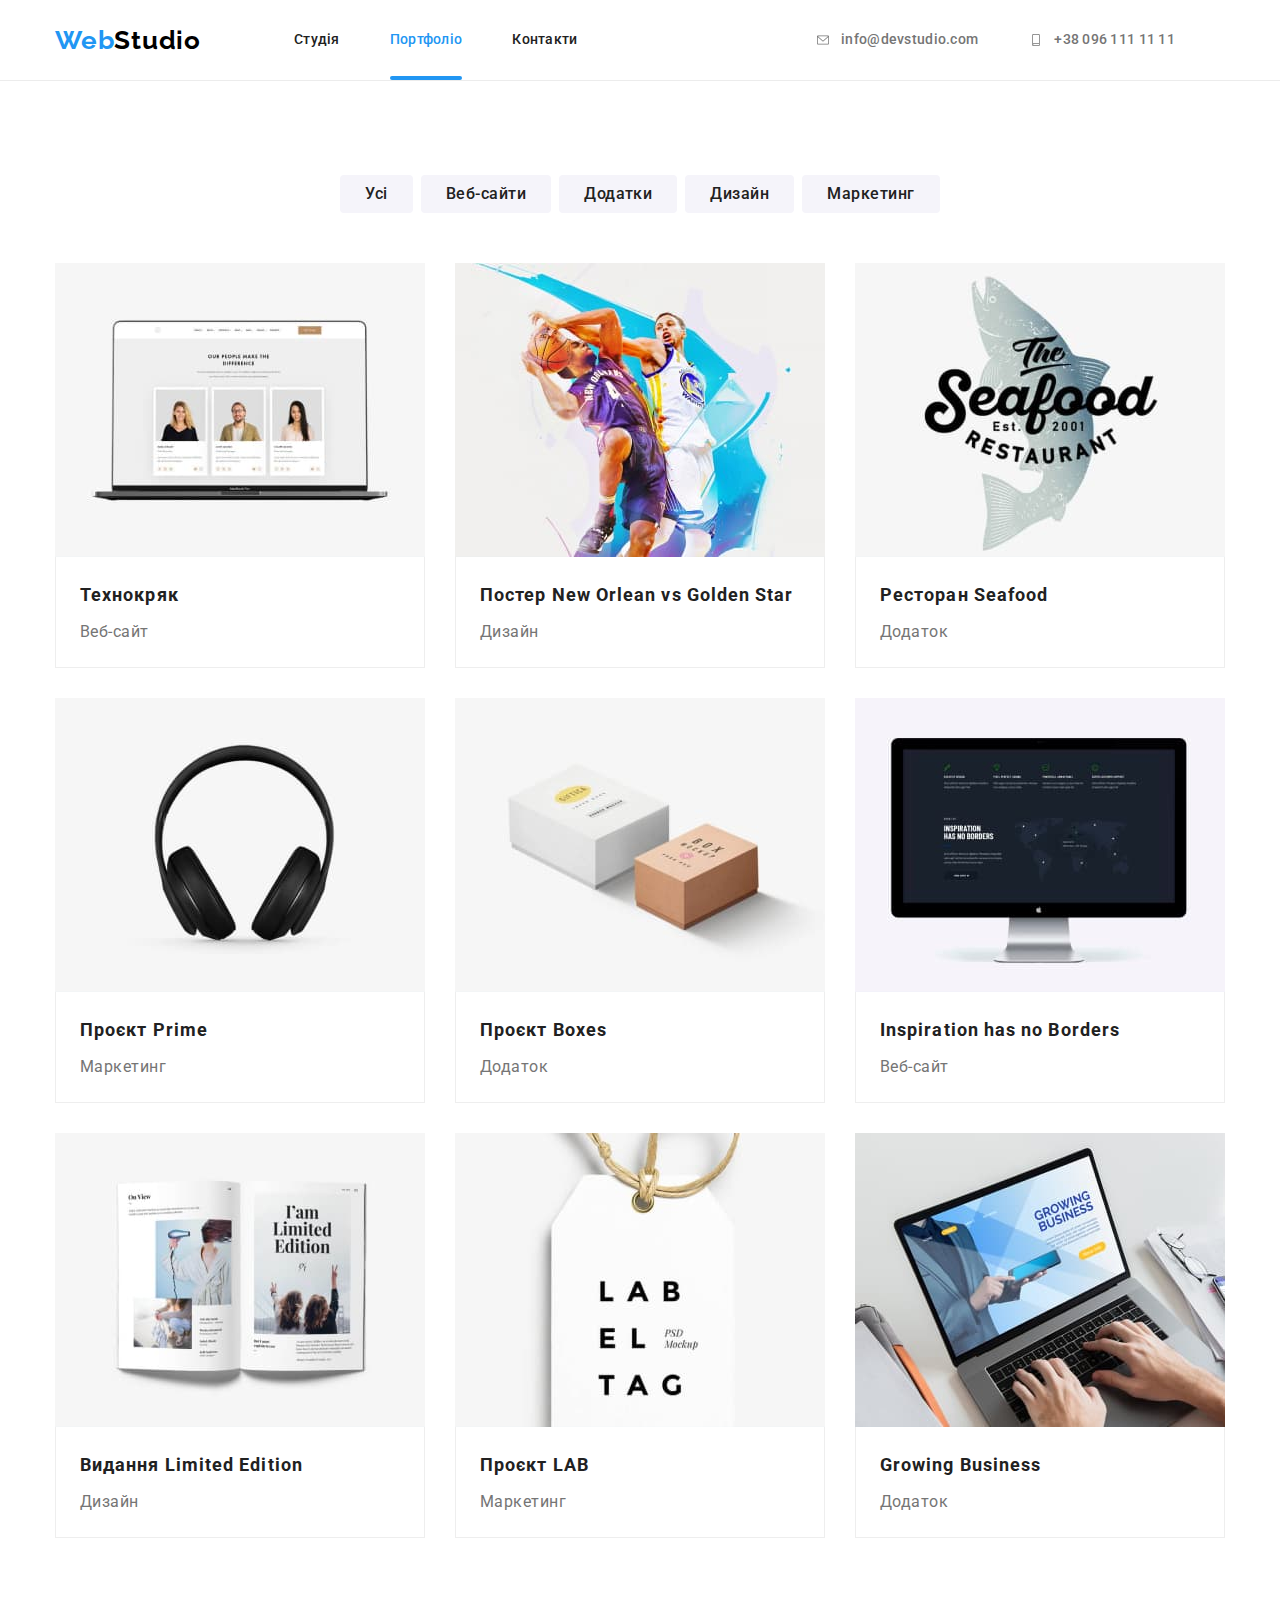
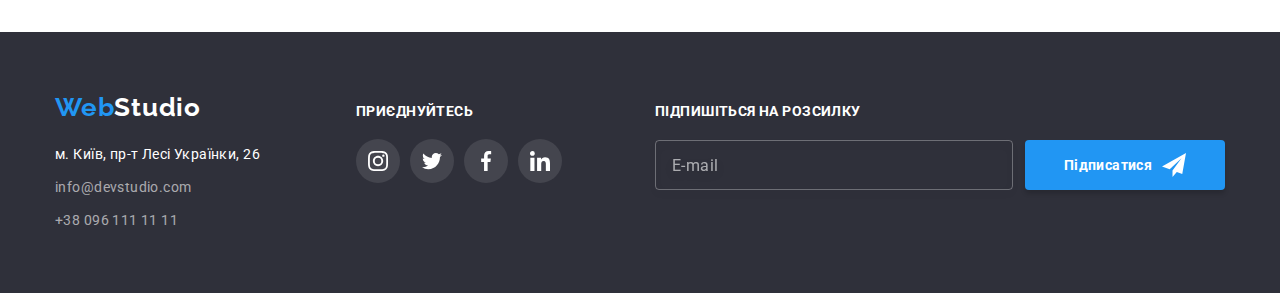
==== portfolio.html @ 189c7457 "0" ====
<!DOCTYPE html>
<html lang="uk">
<head>
    <link rel="stylesheet" href="https://cdnjs.cloudflare.com/ajax/libs/modern-normalize/1.0.0/modern-normalize.min.css">
    <link rel="stylesheet" href="./css/styles.css">
    <meta charset="UTF-8">
    <meta http-equiv="X-UA-Compatible" content="IE=edge">
    <meta name="viewport" content="width=device-width, initial-scale=1.0">
    <title>WebStudio</title>
    <link rel="preconnect" href="https://fonts.googleapis.com">
    <link rel="preconnect" href="https://fonts.gstatic.com" crossorigin>
    <link href="https://fonts.googleapis.com/css2?family=Raleway:wght@700&family=Roboto:wght@400;500;700;900&display=swap"
        rel="stylesheet">
</head>
<body>
    <header class="header">
        <div class="container">
            <nav class="header-nav">
                <a href="./index.html" class="header-logo">Web<span>Studio</span></a>
                <ul class="site-nav">
                    <li> <a href="./index.html" class="site-nav-link">Студія</a> </li>
                    <li> <a href="./portfolio.html" class="site-nav-link current">Портфоліо</a> </li>
                    <li> <a href="#" class="site-nav-link">Контакти</a> </li>
                </ul>
            </nav>
        <ul class="auth-nav">
            <li>
                <a href="mailto:info@devstudio.com">
                    <svg class="auth-nav-icon" width="16" height="12">
                        <use href="./images/icons.svg#icon-envelope"></use>
                    </svg>
                    info@devstudio.com</a>
            </li>
            <li>
                <a href="tel:+380961111111">
                    <svg class="auth-nav-icon" width="16" height="12">
                        <use href="./images/icons.svg#icon-smartphone"></use>
                    </svg>
                    +38 096 111 11 11</a>
            </li>
        </ul>
        </div>
        </div>
    </header>
    <main>
        <section  class="section">
            <div class="container">
            <ul class="filters-list">
                <li class="filters-item"><button type="button" class="filters-botton">Усі</button></li>
                <li class="filters-item"><button type="button" class="filters-botton">Веб-сайти</button></li>
                <li class="filters-item"><button type="button" class="filters-botton">Додатки</button></li>
                <li class="filters-item"><button type="button" class="filters-botton">Дизайн</button></li>
                <li class="filters-item"><button type="button" class="filters-botton">Маркетинг</button></li>
            </ul>
            <ul class="works-list">
                <li class="work-item">
                    <div class="work-item-picture">
                    <img src="./images/technokriak.jpg" alt="Ноутбук з відкритим сайтом" width="370">
                    <div class="work-overlay">
                        <p>Ресурс пропонує комплексні пропозиції з різним рівнем функціоналу та сервісів. Все це дозволить відвідувачу
                            отримати вичерпні відомості про компанію чи приватну особу.</p>
                    </div>
                </div>
                    <div class="work-card">
                        <h2 class="work-card-title">Технокряк</h2>
                        <p class="work-card-subtitle">Веб-сайт</p>
                    </div>
                </li>
                <li class="work-item">
                    <div class="work-item-picture">
                    <img src="./images/new-orlean-vs-golden-star.jpg" alt="Два баскетболісти з м'ячем" width="370">
                    <div class="work-overlay">
                        <p>Ресурс пропонує комплексні пропозиції з різним рівнем функціоналу та сервісів. Все це дозволить відвідувачу
                            отримати вичерпні відомості про компанію чи приватну особу.</p>
                    </div>
                    </div>
                    <div class="work-card">
                    <h2 class="work-card-title">Постер New Orlean vs Golden Star</h2>
                    <p class="work-card-subtitle">Дизайн</p>
                    </div>
                </li>
                <li class="work-item">
                    <div class="work-item-picture">
                    <img src="./images/seafood.jpg" alt="Логотип з рибою та надписом сіфуд" width="370">
                    <div class="work-overlay">
                        <p>Ресурс пропонує комплексні пропозиції з різним рівнем функціоналу та сервісів. Все це дозволить відвідувачу
                            отримати вичерпні відомості про компанію чи приватну особу.</p>
                    </div>
                    </div>
                    <div class="work-card">
                    <h2 class="work-card-title">Ресторан Seafood</h2>
                    <p class="work-card-subtitle">Додаток</p>
                    </div>
                </li>
                <li class="work-item">
                    <div class="work-item-picture">
                    <img src="./images/prime.jpg" alt="Повнорозмірні чорні навушники" width="370">
                    <div class="work-overlay">
                        <p>Ресурс пропонує комплексні пропозиції з різним рівнем функціоналу та сервісів. Все це дозволить відвідувачу
                            отримати вичерпні відомості про компанію чи приватну особу.</p>
                    </div>
                    </div>
                    <div class="work-card">
                    <h2 class="work-card-title">Проєкт Prime</h2>
                    <p class="work-card-subtitle">Маркетинг</p>
                    </div>
                </li>
                <li class="work-item">
                    <div class="work-item-picture">
                    <img src="./images/boxes.jpg" alt="Дві коробки" width="370">
                    <div class="work-overlay">
                        <p>Ресурс пропонує комплексні пропозиції з різним рівнем функціоналу та сервісів. Все це дозволить відвідувачу
                            отримати вичерпні відомості про компанію чи приватну особу.</p>
                    </div>
                    </div>
                    <div class="work-card">
                    <h2 class="work-card-title">Проєкт Boxes</h2>
                    <p class="work-card-subtitle">Додаток</p>
                    </div>
                </li>
                <li class="work-item">
                    <div class="work-item-picture">
                    <img src="./images/inspiration-has-no-borders.jpg" alt="Монітор з відкритим сайтом" width="370">
                    <div class="work-overlay">
                        <p>Ресурс пропонує комплексні пропозиції з різним рівнем функціоналу та сервісів. Все це дозволить відвідувачу
                            отримати вичерпні відомості про компанію чи приватну особу.</p>
                    </div>
                    </div>
                    <div class="work-card">
                    <h2 class="work-card-title">Inspiration has no Borders</h2>
                    <p class="work-card-subtitle">Веб-сайт</p>
                    </div>
                </li>
                <li class="work-item">
                    <div class="work-item-picture">
                    <img src="./images/limited-edition.jpg" alt="Відкрита книга з картинками" width="370">
                    <div class="work-overlay">
                        <p>Ресурс пропонує комплексні пропозиції з різним рівнем функціоналу та сервісів. Все це дозволить відвідувачу
                            отримати вичерпні відомості про компанію чи приватну особу.</p>
                    </div>
                    </div>
                    <div class="work-card">
                    <h2 class="work-card-title">Видання Limited Edition</h2>
                    <p class="work-card-subtitle">Дизайн</p>
                    </div>
                </li>
                <li class="work-item">
                    <div class="work-item-picture">
                    <img src="./images/lab.jpg" alt="Ярлик з написом" width="370">
                    <div class="work-overlay">
                        <p>Ресурс пропонує комплексні пропозиції з різним рівнем функціоналу та сервісів. Все це дозволить відвідувачу
                            отримати вичерпні відомості про компанію чи приватну особу.</p>
                    </div>
                    </div>
                    <div class="work-card">
                    <h2 class="work-card-title">Проєкт LAB</h2>
                    <p class="work-card-subtitle">Маркетинг</p>
                    </div>
                </li>
                <li class="work-item">
                    <div class="work-item-picture">
                    <img src="./images/growing-business.jpg" alt="Відкритий ноутбук з руками на клавіатурі" width="370">
                    <div class="work-overlay">
                        <p>Ресурс пропонує комплексні пропозиції з різним рівнем функціоналу та сервісів. Все це дозволить відвідувачу
                            отримати вичерпні відомості про компанію чи приватну особу.</p>
                    </div>
                    </div>
                    <div class="work-card">
                    <h2 class="work-card-title">Growing Business</h2>
                    <p class="work-card-subtitle">Додаток</p>
                    </div>
                </li>
        </ul>
        </div>
        </section>
       
    </main>
    <footer class="footer">
        <div class="container footer-container">
            <div>
                <a href="./index.html" class="footer-logo">Web<span>Studio</span></a>
                <address class="footer-links">
                    <ul>
                        <li class="footer-link"> <a class="company-address" href="https://goo.gl/maps/CPtrU1FHBa2aNyZL9"
                                target="_blank" rel="noopener noreferrer nofollow">м. Київ, пр-т Лесі Українки, 26</a></li>
                        <li class="footer-link"> <a class="company-mail" href="mailto:info@devstudio.com">info@devstudio.com</a>
                        </li>
                        <li class="footer-link"> <a class="company-phone" href="tel:+380961111111">+38 096 111 11 11</a></li>
                    </ul>
                </address>
            </div>
            <div class="social-links">
                <h2 class="social-links-title">Приєднуйтесь</h2>
                <ul class="social-links-list">
                    <li><a class="social-link" href="#">
                            <svg class="social-links-icon" wigth="20" height="20">
                                <use href="./images/icons.svg#icon-instagram"></use>
                            </svg>
                        </a></li>
                    <li><a class="social-link" href="#">
                            <svg class="social-links-icon" wigth="20" height="20">
                                <use href="./images/icons.svg#icon-twitter"></use>
                            </svg>
                        </a></li>
                    <li><a class="social-link" href="#">
                            <svg class="social-links-icon" wigth="20" height="20">
                                <use href="./images/icons.svg#icon-facebook"></use>
                            </svg>
                        </a></li>
                    <li><a class="social-link" href="#">
                            <svg class="social-links-icon" wigth="20" height="20">
                                <use href="./images/icons.svg#icon-linkedin"></use>
                            </svg>
                        </a></li>
                </ul>
                </ul>
            </div>
        <form class="footer-form" action="#">
            <label class="footer-label" for="subscribe-input">Підпишіться на розсилку</label>
            <div class="footer-mail-box">
            <input class="footer-form-input" type="email" id="subscribe-input" placeholder="E-mail">
            <button class="footer-form-button" type="submit">
            <span class="footer-form-button-text">Підписатися</span>
            <svg class="footer-form-button-icon" wigth="24" height="24">
             <use href="./images/icons.svg#icon-send"></use>
            </svg>
            </button>
            </div>
        </form>
        </div>
    </footer>
</body>
</html>
---- css/styles.css ----
:root {
  --main-text-color: #757575;
  --second-text-color: #212121;
  --color-wtite: #ffffff;
  --brand-color: #2196f3;
  --color-light-gray: #f5f4fa;
  --color-links-icon: #afb1b8;
  --overlay-background-color: rgba(33, 150, 243, 0.9);
  --input-border: rgba(33, 33, 33, 0.2);
}

body {
  background: var(--color-wtite);
  font-family: "Roboto", sans-serif;
  color: var(--main-text-color);
  /* width: 1600px;
  margin: auto; */
  /* overflow: hidden; */
}
ul {
  list-style: none;
  padding-inline-start: 0;
}
h1,
h2,
h3,
h4,
p,
ul {
  margin: 0;
}
.container {
  width: 100%;
  max-width: 1200px;
  margin: 0 auto;
  padding: 0 15px;
}
.section {
  padding: 94px 0;
}

a {
  text-decoration: none;
}
img {
  display: block;
  max-width: 100%;
  height: auto;
}
.visually-hidden {
  position: absolute;
  white-space: nowrap;
  width: 1px;
  height: 1px;
  overflow: hidden;
  border: 0;
  padding: 0;
  clip: rect(0 0 0 0);
  clip-path: inset(50%);
  margin: -1px;
}
/* header */

.header {
  border-width: 0px 0px 1px 0px;
  border-color: #ececec;
  border-style: solid;
}
.header > div {
  display: flex;
  align-items: center;
}

.header-nav {
  display: flex;
  align-items: center;
}

.header-logo {
  font-family: "Raleway";
  font-style: normal;
  font-weight: 700;
  font-size: 26px;
  line-height: 1.19;
  letter-spacing: 0.03em;
  color: var(--brand-color);
}
.header-logo span {
  color: #000000;
}
.site-nav {
  margin-left: 93px;
  display: flex;
  gap: 50px;
}
.site-nav-link {
  display: block;
  font-weight: 500;
  font-size: 14px;
  line-height: 1.14;
  letter-spacing: 0.02em;
  color: var(--second-text-color);
  padding: 32px 0;
  transition-property: color;
  transition-duration: 250ms;
  transition-timing-function: cubic-bezier(0.4, 0, 0.2, 1);
  position: relative;
}
.site-nav-link:hover,
.site-nav-link:focus {
  color: var(--brand-color);
}
.current {
  color: var(--brand-color);
}
.current::after {
  content: "";
  display: block;
  width: 100%;
  height: 4px;
  background-color: var(--brand-color);
  border-radius: 2px;
  position: absolute;
  bottom: 0;
  /* margin-top: 28px; */
}

.auth-nav {
  display: flex;
  margin-left: auto;
}
.auth-nav a {
  display: flex;
  align-items: center;
  font-weight: 500;
  font-size: 14px;
  line-height: 1.14;
  letter-spacing: 0.02em;
  color: var(--main-text-color);
  padding: 32px 0;
  transition-property: color;
  transition-duration: 250ms;
  transition-timing-function: cubic-bezier(0.4, 0, 0.2, 1);
}
.auth-nav a:hover,
.auth-nav a:focus {
  color: var(--brand-color);
}
.auth-nav a:first-of-type {
  margin-right: 50px;
}

.auth-nav-icon {
  fill: currentColor;
  margin-right: 10px;
}
.auth-nav a:hover .auth-nav-icon,
.auth-nav a:focus .auth-nav-icon {
  fill: var(--brand-color);
}

/* main */
.hero {
  align-items: center;
  background-color: #2f303a;
  padding-top: 200px;
  padding-bottom: 200px;
  text-align: center;
  background-image: linear-gradient(
      rgba(47, 48, 58, 0.4),
      rgba(47, 48, 58, 0.4)
    ),
    url("../images/img.jpg");
  background-size: 1600px;
  background-repeat: no-repeat;
  background-position: 50% 50%;
}

.hero-title {
  display: block;
  font-weight: 900;
  font-size: 44px;
  line-height: 1.36;
  text-align: center;
  letter-spacing: 0.06em;
  text-transform: uppercase;
  color: var(--color-wtite);
  width: 696px;
  margin-bottom: 30px;
  margin-left: auto;
  margin-right: auto;
}
.hero-button {
  font-family: "Roboto";
  font-weight: 700;
  font-size: 16px;
  line-height: 1.88;
  letter-spacing: 0.06em;
  background-color: var(--brand-color);
  color: var(--color-wtite);
  cursor: pointer;
  padding: 10px 32px;
  border: none;
  border-radius: 4px;
  margin-left: auto;
  margin-right: auto;
  transition-property: background-color;
  transition-duration: 250ms;
  transition-timing-function: cubic-bezier(0.4, 0, 0.2, 1);
}
.hero-button:hover,
.hero-button:focus {
  background-color: #188ce8;
}
.feauters-img {
  width: 270px;
  height: 120px;
  background-color: #f5f4fa;
  display: flex;
  justify-content: center;
  align-items: center;
  border-radius: 4px;
  margin-bottom: 30px;
}
/* .features-title {
  display: none;
} */

.features-subtitle {
  font-weight: 700;
  font-size: 14px;
  line-height: 1.14;
  letter-spacing: 0.03em;
  text-transform: uppercase;
  color: var(--second-text-color);
  margin-bottom: 10px;
}
.features-text {
  font-size: 14px;
  line-height: 1.71;
  letter-spacing: 0.03em;
}
.features-list {
  display: flex;
  gap: 30px;
}
.features-item {
  width: 270px;
  align-items: flex-start;
}
.features-item:last-of-type {
  padding-right: 0;
}
.working {
  padding-top: 0;
}
.working-title {
  font-weight: 700;
  font-size: 36px;
  line-height: 1.16;
  text-align: center;
  letter-spacing: 0.03em;
  color: var(--second-text-color);
  margin-bottom: 50px;
}
.working-list {
  display: flex;
  justify-content: space-between;
  gap: 30px;
}
.working-item {
  position: relative;
}
.working-subtatle {
  display: block;
  font-weight: 700;
  font-size: 14px;
  line-height: 1.14;
  text-align: center;
  letter-spacing: 0.03em;
  text-transform: uppercase;
  color: var(--color-wtite);
  padding: 27px;
  background-color: rgba(47, 48, 58, 0.8);
  position: absolute;
  bottom: 0;
  width: 100%;
}
.team {
  background-color: var(--color-light-gray);
  margin-left: auto;
  margin-right: auto;
}
.team-list {
  display: flex;
  justify-content: space-between;
  gap: 30px;
}
.team-item {
  background-color: var(--color-wtite);
  border-radius: 0px 0px 4px 4px;
  box-shadow: 0px 1px 3px rgba(0, 0, 0, 0.12), 0px 1px 1px rgba(0, 0, 0, 0.14),
    0px 2px 1px rgba(0, 0, 0, 0.2);
}

.team-title {
  font-weight: 700;
  font-size: 36px;
  line-height: 1.16;
  text-align: center;
  letter-spacing: 0.03em;
  color: var(--second-text-color);
  margin-bottom: 50px;
}
.team-subtitle {
  padding: 30px;
}
.team-name {
  font-weight: 500;
  font-size: 16px;
  line-height: 1.19;
  text-align: center;
  letter-spacing: 0.03em;
  color: var(--second-text-color);
  margin-bottom: 10px;
}
.team-position {
  font-size: 16px;
  line-height: 1.19;
  text-align: center;
  margin-bottom: 16px;
}
.team-social-links {
  display: flex;
  justify-content: center;
  align-items: center;
  width: 206px;
  gap: 10px;
}
.team-social-link {
  display: flex;
  justify-content: center;
  align-items: center;
  width: 44px;
  height: 44px;
  background-color: transparent;
  border-radius: 50%;
  transition-property: background-color;
  transition-duration: 250ms;
  transition-timing-function: cubic-bezier(0.4, 0, 0.2, 1);
}
.team-social-links-icon {
  fill: var(--color-links-icon);
  transition-property: fill;
  transition-duration: 250ms;
  transition-timing-function: cubic-bezier(0.4, 0, 0.2, 1);
}
.team-social-link:hover,
.team-social-link:focus {
  background-color: var(--brand-color);
}
.team-social-link:hover .team-social-links-icon,
.team-social-link:focus .team-social-links-icon {
  fill: var(--color-wtite);
}
.clients {
  width: 100%;
}
.clients-title {
  font-weight: 700;
  font-size: 36px;
  line-height: 1.17;
  text-align: center;
  letter-spacing: 0.03em;
  color: var(--second-text-color);
  margin-bottom: 50px;
}
.clients-list {
  display: flex;
  justify-content: center;
  align-items: center;
  gap: 30px;
}

.clients-link {
  display: flex;
  justify-content: center;
  align-items: center;
  padding: 32px, 16px;
  border: 1px solid;
  border-color: var(--color-links-icon);
  border-radius: 4px;
  width: 170px;
  height: 92px;
  transition-property: border-color;
  transition-duration: 250ms;
  transition-timing-function: cubic-bezier(0.4, 0, 0.2, 1);
}

.clients-icon {
  fill: var(--color-links-icon);
  transition-property: fill;
  transition-duration: 250ms;
  transition-timing-function: cubic-bezier(0.4, 0, 0.2, 1);
}
.clients-link:hover,
.clients-link:focus {
  border-color: var(--brand-color);
}
.clients-link:hover .clients-icon,
.clients-link:focus .clients-icon {
  fill: var(--brand-color);
}

/* footer */
.footer {
  background-color: #2f303a;
  padding-top: 60px;
  padding-bottom: 60px;
}
.footer-container {
  display: flex;
  align-items: baseline;
}
.footer-logo {
  display: block;
  font-family: "Raleway";
  font-weight: 700;
  font-size: 26px;
  line-height: 1.19;
  letter-spacing: 0.03em;
  color: var(--brand-color);
  padding-bottom: 20px;
}
.footer-logo span {
  color: var(--color-wtite);
  margin-bottom: 20px;
}
.footer-links {
  font-style: normal;
  font-size: 14px;
  line-height: 1.71;
  letter-spacing: 0.03em;
  width: 231px;
}
.footer-link {
  margin-bottom: 9px;
}
.footer-link:last-of-type {
  margin-bottom: 0;
}
.company-address {
  color: var(--color-wtite);
}
.company-mail,
.company-phone {
  color: rgba(255, 255, 255, 0.6);
  transition-property: color;
  transition-duration: 250ms;
  transition-timing-function: cubic-bezier(0.4, 0, 0.2, 1);
}
.company-mail:hover,
.company-mail:focus,
.company-phone:hover,
.company-phone:focus {
  color: var(--brand-color);
}

.social-links {
  display: flex;
  justify-content: center;
  align-items: center;
  width: 206px;
  margin-left: 70px;
}
.social-links-title {
  color: var(--color-wtite);
  font-weight: 700;
  font-size: 14px;
  line-height: 1.15;
  letter-spacing: 0.03em;
  margin-bottom: 20px;
  text-transform: uppercase;
}
.social-links-list {
  display: flex;
  justify-content: space-between;
  gap: 10px;
}
.social-link {
  display: flex;
  justify-content: center;
  align-items: center;
  width: 44px;
  height: 44px;
  background-color: rgba(255, 255, 255, 0.1);
  border-radius: 50%;
  transition-property: background-color;
  transition-duration: 250ms;
  transition-timing-function: cubic-bezier(0.4, 0, 0.2, 1);
}
.social-links-icon {
  fill: var(--color-wtite);
}
.social-link:hover,
.social-link:focus {
  background-color: var(--brand-color);
}
.social-links {
  display: block;
  width: 206px;
}
.social-links-list {
  display: flex;
  justify-content: center;
  align-items: center;
}
.footer-form {
  display: flex;
  flex-direction: column;
  margin-left: 93px;
}
.footer-mail-box {
  display: flex;
}
.footer-label {
  font-weight: 700;
  font-size: 14px;
  line-height: 1.14;
  letter-spacing: 0.03em;
  text-transform: uppercase;
  color: var(--color-wtite);
  margin-bottom: 20px;
}
.footer-form-input {
  display: inline-block;
  width: 358px;
  height: 50px;
  background-color: transparent;
  border: 1px solid rgba(255, 255, 255, 0.3);
  filter: drop-shadow(0px 4px 4px rgba(0, 0, 0, 0.15));
  border-radius: 4px;
  padding: 15px 16px;
  margin-right: 12px;
  color: var(--color-wtite);
}
.footer-form-input::placeholder {
  font-weight: 400;
  font-size: 16px;
  line-height: 1.25;
  letter-spacing: 0.03em;
  color: rgba(255, 255, 255, 0.6);
}
.footer-form-button {
  display: flex;
  align-items: center;
  justify-content: center;
  gap: 10px;
  width: 200px;
  height: 50px;
  background-color: var(--brand-color);
  box-shadow: 0px 4px 4px rgba(0, 0, 0, 0.15);
  border-radius: 4px;
  border: none;
}
.footer-form-button-text {
  font-style: normal;
  font-weight: 700;
  font-size: 14px;
  line-height: 16px;
  letter-spacing: 0.03em;
  color: var(--color-wtite);
}
.footer-form-button-icon {
  fill: var(--color-wtite);
  width: 24px;
  height: 24px;
}

/*modal*/
.backdrop {
  position: fixed;
  top: 0;
  left: 0;
  width: 100%;
  height: 100%;
  z-index: 1;
  background-color: rgba(0, 0, 0, 0.2);
  transition-property: opacity, visibility;
  transition-duration: 250ms;
  transition-timing-function: ease-in;
}
.is-hidden {
  opacity: 0;
  visibility: hidden;
  pointer-events: none;
}
.modal {
  position: absolute;
  top: 50%;
  left: 50%;
  transform: translate(-50%, -50%);
  width: 528px;
  height: 581px;
  background-color: var(--color-wtite);
  padding: 40px;
}
.modal-close-button {
  position: absolute;
  display: flex;
  justify-content: center;
  align-items: center;
  top: 8px;
  right: 8px;
  background: none;
  border: 1px solid rgba(0, 0, 0, 0.1);
  border-radius: 50%;
  cursor: pointer;
  padding: 0;
  width: 30px;
  height: 30px;
}
.modal-close-icon {
  width: 11px;
  height: 11px;
  transition-property: fill;
  transition-duration: 250ms;
  transition-timing-function: ecubic-bezier(0.4, 0, 0.2, 1);
}

.modal-close-button:hover,
.modal-close-button:focus {
  fill: var(--brand-color);
}
.modal-title {
  text-align: center;
  font-weight: 700;
  font-size: 20px;
  line-height: 1.15;
  letter-spacing: 0.03em;
  color: var(--second-text-color);
  margin-bottom: 12px;
}
/* Form */
.form-control {
  position: relative;
  width: 100%;
  height: 40px;
  margin-bottom: 10px;
}
.form-lable {
  display: block;
  font-weight: 400;
  font-size: 12px;
  line-height: 1.16;
  letter-spacing: 0.01em;
  margin-bottom: 4px;
  left: 0;
}

.form-input {
  width: 100%;
  height: 100%;
  padding: 11px 11px 11px 42px;
  border: 1px solid var(--input-border);
  border-radius: 4px;
  outline: none;
  margin-bottom: 10px;
  transition-property: border-color;
  transition-duration: 250ms;
  transition-timing-function: ecubic-bezier(0.4, 0, 0.2, 1);
}
.form-input:hover,
.form-input:focus {
  cursor: pointer;
  border-color: var(--brand-color);
}
.form-input-icon {
  position: absolute;
  left: 12px;
  top: 50%;
  transform: translateY(-50%);
  width: 18px;
  height: 18px;
  fill: var(--second-text-color);
  transition-property: fill;
  transition-duration: 250ms;
  transition-timing-function: ecubic-bezier(0.4, 0, 0.2, 1);
}
.form-input:hover + .form-input-icon,
.form-input:focus + .form-input-icon {
  fill: var(--brand-color);
}
.form-comment {
  resize: none;
  width: 100%;
  height: 120px;
  border: 1px solid var(--input-border);
  border-radius: 4px;
  padding: 12px 16px;
  margin-bottom: 20px;
  outline: none;
  transition-property: border-color;
  transition-duration: 250ms;
  transition-timing-function: ecubic-bezier(0.4, 0, 0.2, 1);
}
.form-comment::placeholder {
  font-weight: 400;
  font-size: 12px;
  line-height: 1.66;
  letter-spacing: 0.01em;
  color: rgba(117, 117, 117, 0.5);
}
.form-comment:hover,
.form-comment:focus,
.form-comment:not(:placeholder-shown) {
  cursor: pointer;
  border-color: var(--brand-color);
}

.terms-box {
  position: relative;
}
.checkbox-input {
  appearance: none;
}

.checkbox-label {
  display: block;
  margin-left: 36px;
  margin-bottom: 30px;
  font-weight: 400;
  font-size: 14px;
  line-height: 1.71;
  letter-spacing: 0.03em;
  color: var(--main-text-color);
}
.checkbox-label a {
  color: var(--brand-color);
  text-decoration: underline;
}
.checkbox-label::before {
  position: absolute;
  top: 50%;
  transform: translateY(-50%);
  left: 12px;
  width: 16px;
  height: 15px;
  content: "";
  border: 2px solid var(--second-text-color);
  border-radius: 2px;
}
.checkbox-label-icon {
  position: absolute;
  top: 50%;
  transform: translateY(-50%);
  left: 12px;
  width: 16px;
  height: 15px;
  opacity: 0;
}
.checkbox-input:checked ~ .checkbox-label-icon {
  opacity: 1;
}

.form-button {
  position: absolute;
  left: 50%;
  transform: translateX(-50%);
  font-family: "Roboto";
  font-weight: 700;
  font-size: 16px;
  line-height: 1.88;
  letter-spacing: 0.06em;
  background-color: var(--brand-color);
  color: var(--color-wtite);
  cursor: pointer;
  padding: 10px 52px;
  border: none;
  border-radius: 4px;
  margin-left: auto;
  margin-right: auto;
  box-shadow: 0px 4px 4px rgba(0, 0, 0, 0.15);
  transition-property: background-color;
  transition-duration: 250ms;
  transition-timing-function: cubic-bezier(0.4, 0, 0.2, 1);
}
.form-button:hover,
.form-button:focus {
  background-color: #188ce8;
}
/* Portfolio */

.filters-list {
  display: flex;
  justify-content: center;
  margin-bottom: 50px;
}
.filters-item {
  margin-right: 8px;
}
.filters-item:last-of-type {
  margin-right: 0;
}

.filters-botton {
  font-family: "Roboto";
  font-weight: 500;
  font-size: 16px;
  line-height: 1.63;
  letter-spacing: 0.03em;
  color: var(--second-text-color);
  background-color: var(--color-light-gray);
  cursor: pointer;
  border-style: none;
  padding: 6px 25px;
  border-radius: 4px;
  transition-property: background-color, color, box-shadow;
  transition-duration: 250ms;
  transition-timing-function: cubic-bezier(0.4, 0, 0.2, 1);
}

.filters-botton:hover,
.filters-botton:focus {
  background-color: var(--brand-color);
  color: var(--color-wtite);
  box-shadow: 0px 3px 1px rgba(0, 0, 0, 0.1), 0px 1px 2px rgba(0, 0, 0, 0.08),
    0px 2px 2px rgba(0, 0, 0, 0.12);
}
.works-list {
  display: flex;
  flex-wrap: wrap;
  margin: -15px;
}
.work-item {
  flex-basis: calc((100% - 90px) / 3);
  margin: 15px;
  cursor: pointer;
  transition-property: box-shadow;
  transition-duration: 250ms;
  transition-timing-function: cubic-bezier(0.4, 0, 0.2, 1);
}
.work-item:hover {
  box-shadow: 0px 1px 1px rgba(0, 0, 0, 0.12), 0px 4px 4px rgba(0, 0, 0, 0.06),
    1px 4px 6px rgba(0, 0, 0, 0.16);
}
.work-card {
  padding: 20px 0 20px 24px;
  border-width: 0px 1px 1px 1px;
  border-color: #eeeeee;
  border-style: solid;
}
.work-item-picture {
  display: block;
  position: relative;
  overflow: hidden;
}
.work-card-title {
  font-weight: 700;
  font-size: 18px;
  line-height: 2;
  letter-spacing: 0.06em;
  color: var(--second-text-color);
  margin-bottom: 4px;
}

.work-card-subtitle {
  font-size: 16px;
  line-height: 1.88;
  letter-spacing: 0.03em;
}
.work-overlay {
  display: block;
  position: absolute;
  top: 0;
  left: 0;
  width: 100%;
  height: 100%;
  font-weight: 400;
  font-size: 18px;
  line-height: 1.55;
  letter-spacing: 0.03em;
  color: var(--color-wtite);
  background-color: var(--overlay-background-color);
  padding: 63px 24px;
  transform: translateY(100%);
  transition-property: transform;
  transition-duration: 250ms;
  transition-timing-function: cubic-bezier(0.4, 0, 0.2, 1);
}

.work-item:hover .work-overlay {
  transform: translateY(0);
}
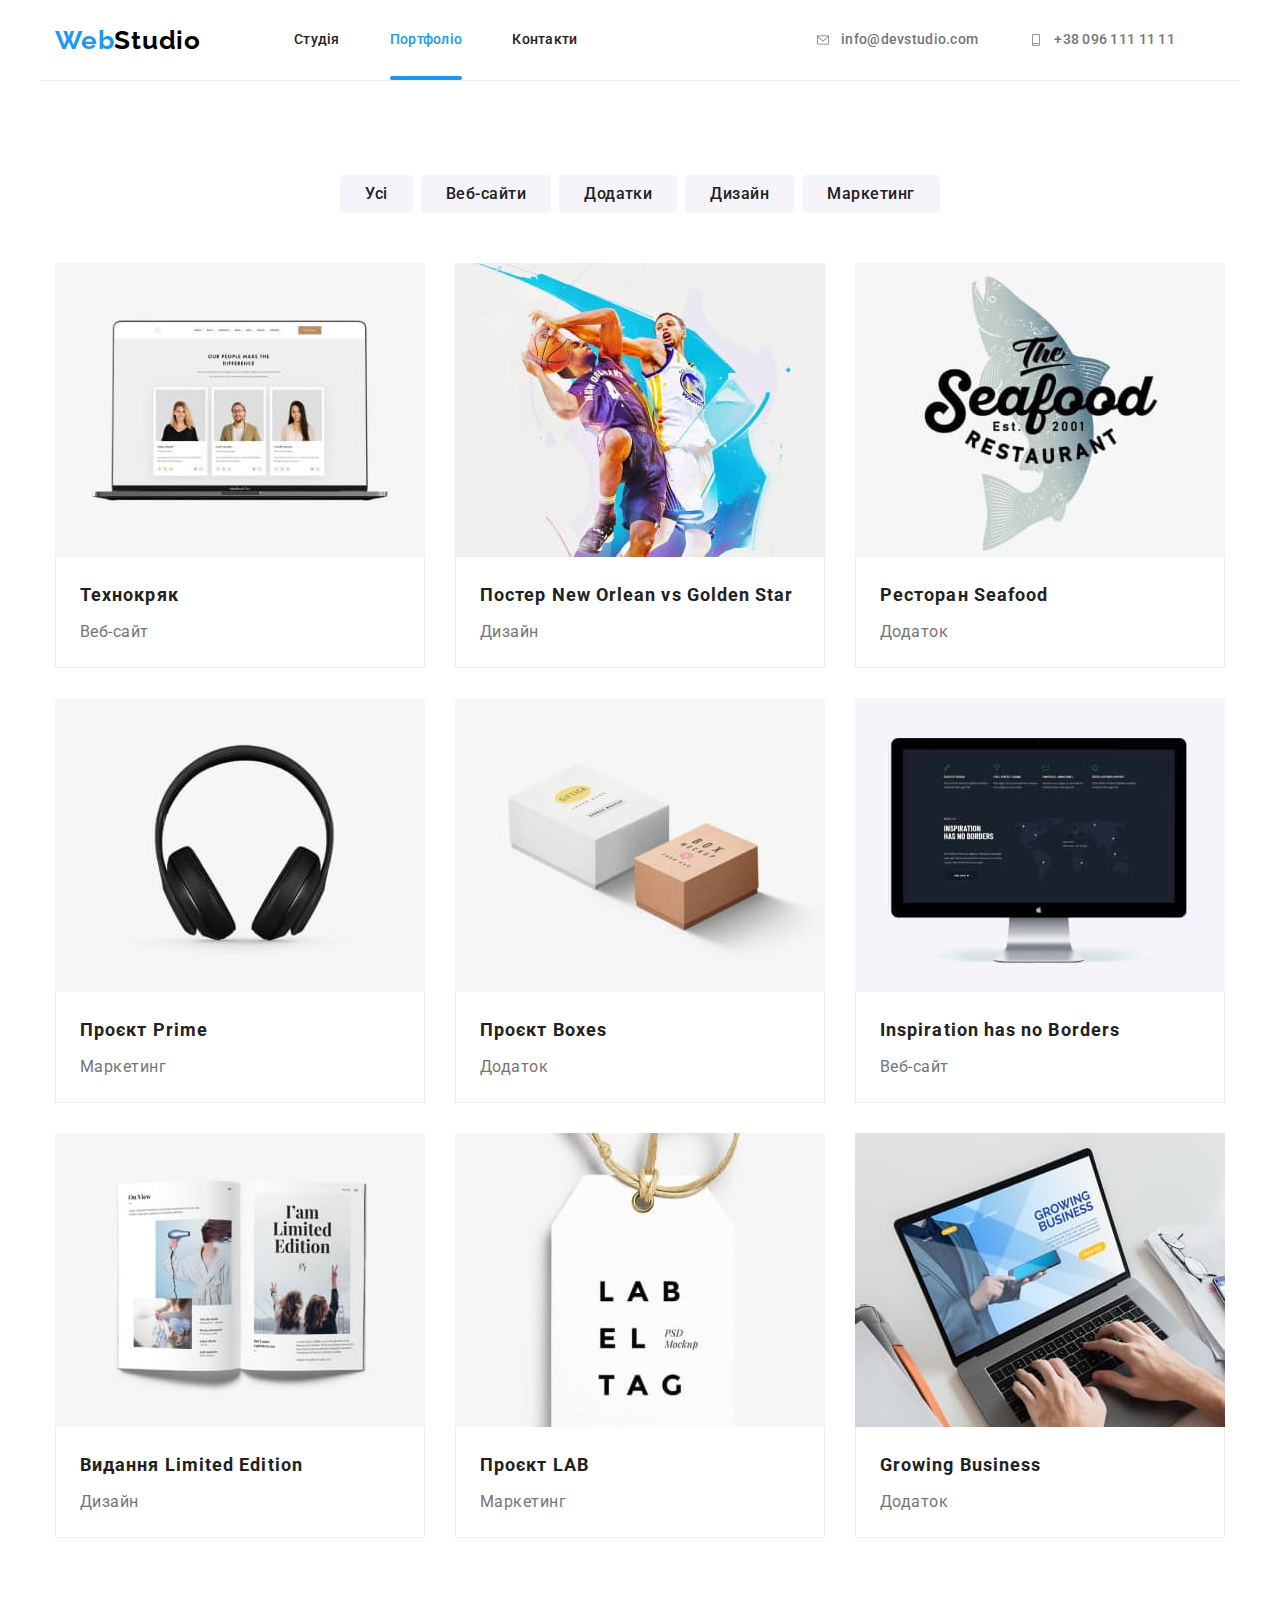
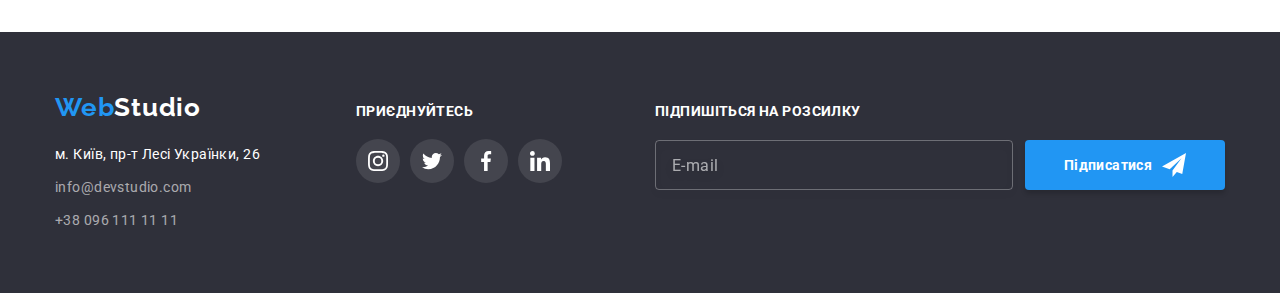
==== commit c80f5c5b: "1 (BEM)" ====
--- a/portfolio.html
+++ b/portfolio.html
@@ -13,161 +13,160 @@
         rel="stylesheet">
 </head>
 <body>
-    <header class="header">
-        <div class="container">
-            <nav class="header-nav">
-                <a href="./index.html" class="header-logo">Web<span>Studio</span></a>
-                <ul class="site-nav">
-                    <li> <a href="./index.html" class="site-nav-link">Студія</a> </li>
-                    <li> <a href="./portfolio.html" class="site-nav-link current">Портфоліо</a> </li>
-                    <li> <a href="#" class="site-nav-link">Контакти</a> </li>
-                </ul>
-            </nav>
+    <header>
+        <div class="container header">
+        <nav class="header__nav">
+            <a href="./index.html" class="logo header__logo">Web<span class="header__logo--text">Studio</span></a>
+          <ul class="site-nav">
+            <li> <a href="./index.html" class="site-nav__link">Студія</a> </li>
+            <li> <a href="./portfolio.html" class="site-nav__link site-nav__link--current">Портфоліо</a> </li>
+            <li> <a href="#" class="site-nav__link">Контакти</a> </li>
+          </ul>
+        </nav>
         <ul class="auth-nav">
-            <li>
-                <a href="mailto:info@devstudio.com">
-                    <svg class="auth-nav-icon" width="16" height="12">
-                        <use href="./images/icons.svg#icon-envelope"></use>
-                    </svg>
-                    info@devstudio.com</a>
-            </li>
-            <li>
-                <a href="tel:+380961111111">
-                    <svg class="auth-nav-icon" width="16" height="12">
-                        <use href="./images/icons.svg#icon-smartphone"></use>
-                    </svg>
-                    +38 096 111 11 11</a>
-            </li>
+        <li> 
+            <a class="auth-nav__link" href="mailto:info@devstudio.com" >
+                <svg class="auth-nav__icon" width="16" height="12">
+                <use href="./images/icons.svg#icon-envelope"></use>
+                </svg>
+             info@devstudio.com</a>
+        </li>
+        <li>
+            <a class="auth-nav__link" href="tel:+380961111111" >
+                <svg class="auth-nav__icon" width="16" height="12">
+                <use href="./images/icons.svg#icon-smartphone"></use>
+                </svg>
+                +38 096 111 11 11</a>
+        </li>
         </ul>
-        </div>
         </div>
     </header>
     <main>
         <section  class="section">
             <div class="container">
-            <ul class="filters-list">
-                <li class="filters-item"><button type="button" class="filters-botton">Усі</button></li>
-                <li class="filters-item"><button type="button" class="filters-botton">Веб-сайти</button></li>
-                <li class="filters-item"><button type="button" class="filters-botton">Додатки</button></li>
-                <li class="filters-item"><button type="button" class="filters-botton">Дизайн</button></li>
-                <li class="filters-item"><button type="button" class="filters-botton">Маркетинг</button></li>
+            <ul class="portfolio__filters__list">
+                <li class="portfolio__filters__item"><button type="button" class="portfolio__filters__botton">Усі</button></li>
+                <li class="portfolio__filters__item"><button type="button" class="portfolio__filters__botton">Веб-сайти</button></li>
+                <li class="portfolio__filters__item"><button type="button" class="portfolio__filters__botton">Додатки</button></li>
+                <li class="portfolio__filters__item"><button type="button" class="portfolio__filters__botton">Дизайн</button></li>
+                <li class="portfolio__filters__item"><button type="button" class="portfolio__filters__botton">Маркетинг</button></li>
             </ul>
-            <ul class="works-list">
-                <li class="work-item">
-                    <div class="work-item-picture">
+            <ul class="portfolio__list">
+                <li class="portfolio__item">
+                    <div class="portfolio__picture">
                     <img src="./images/technokriak.jpg" alt="Ноутбук з відкритим сайтом" width="370">
-                    <div class="work-overlay">
+                    <div class="portfolio__overlay">
                         <p>Ресурс пропонує комплексні пропозиції з різним рівнем функціоналу та сервісів. Все це дозволить відвідувачу
                             отримати вичерпні відомості про компанію чи приватну особу.</p>
                     </div>
                 </div>
-                    <div class="work-card">
-                        <h2 class="work-card-title">Технокряк</h2>
-                        <p class="work-card-subtitle">Веб-сайт</p>
-                    </div>
-                </li>
-                <li class="work-item">
-                    <div class="work-item-picture">
+                    <div class="portfolio__card">
+                        <h2 class="portfolio__title">Технокряк</h2>
+                        <p class="portfolio__subtitle">Веб-сайт</p>
+                    </div>
+                </li>
+                <li class="portfolio__item">
+                    <div class="portfolio__picture">
                     <img src="./images/new-orlean-vs-golden-star.jpg" alt="Два баскетболісти з м'ячем" width="370">
-                    <div class="work-overlay">
-                        <p>Ресурс пропонує комплексні пропозиції з різним рівнем функціоналу та сервісів. Все це дозволить відвідувачу
-                            отримати вичерпні відомості про компанію чи приватну особу.</p>
-                    </div>
-                    </div>
-                    <div class="work-card">
-                    <h2 class="work-card-title">Постер New Orlean vs Golden Star</h2>
-                    <p class="work-card-subtitle">Дизайн</p>
-                    </div>
-                </li>
-                <li class="work-item">
-                    <div class="work-item-picture">
+                    <div class="portfolio__overlay">
+                        <p>Ресурс пропонує комплексні пропозиції з різним рівнем функціоналу та сервісів. Все це дозволить відвідувачу
+                            отримати вичерпні відомості про компанію чи приватну особу.</p>
+                    </div>
+                    </div>
+                    <div class="portfolio__card">
+                    <h2 class="portfolio__title">Постер New Orlean vs Golden Star</h2>
+                    <p class="portfolio__subtitle">Дизайн</p>
+                    </div>
+                </li>
+                <li class="portfolio__item">
+                    <div class="portfolio__picture">
                     <img src="./images/seafood.jpg" alt="Логотип з рибою та надписом сіфуд" width="370">
-                    <div class="work-overlay">
-                        <p>Ресурс пропонує комплексні пропозиції з різним рівнем функціоналу та сервісів. Все це дозволить відвідувачу
-                            отримати вичерпні відомості про компанію чи приватну особу.</p>
-                    </div>
-                    </div>
-                    <div class="work-card">
-                    <h2 class="work-card-title">Ресторан Seafood</h2>
-                    <p class="work-card-subtitle">Додаток</p>
-                    </div>
-                </li>
-                <li class="work-item">
-                    <div class="work-item-picture">
+                    <div class="portfolio__overlay">
+                        <p>Ресурс пропонує комплексні пропозиції з різним рівнем функціоналу та сервісів. Все це дозволить відвідувачу
+                            отримати вичерпні відомості про компанію чи приватну особу.</p>
+                    </div>
+                    </div>
+                    <div class="portfolio__card">
+                    <h2 class="portfolio__title">Ресторан Seafood</h2>
+                    <p class="portfolio__subtitle">Додаток</p>
+                    </div>
+                </li>
+                <li class="portfolio__item">
+                    <div class="portfolio__picture">
                     <img src="./images/prime.jpg" alt="Повнорозмірні чорні навушники" width="370">
-                    <div class="work-overlay">
-                        <p>Ресурс пропонує комплексні пропозиції з різним рівнем функціоналу та сервісів. Все це дозволить відвідувачу
-                            отримати вичерпні відомості про компанію чи приватну особу.</p>
-                    </div>
-                    </div>
-                    <div class="work-card">
-                    <h2 class="work-card-title">Проєкт Prime</h2>
-                    <p class="work-card-subtitle">Маркетинг</p>
-                    </div>
-                </li>
-                <li class="work-item">
-                    <div class="work-item-picture">
+                    <div class="portfolio__overlay">
+                        <p>Ресурс пропонує комплексні пропозиції з різним рівнем функціоналу та сервісів. Все це дозволить відвідувачу
+                            отримати вичерпні відомості про компанію чи приватну особу.</p>
+                    </div>
+                    </div>
+                    <div class="portfolio__card">
+                    <h2 class="portfolio__title">Проєкт Prime</h2>
+                    <p class="portfolio__subtitle">Маркетинг</p>
+                    </div>
+                </li>
+                <li class="portfolio__item">
+                    <div class="portfolio__picture">
                     <img src="./images/boxes.jpg" alt="Дві коробки" width="370">
-                    <div class="work-overlay">
-                        <p>Ресурс пропонує комплексні пропозиції з різним рівнем функціоналу та сервісів. Все це дозволить відвідувачу
-                            отримати вичерпні відомості про компанію чи приватну особу.</p>
-                    </div>
-                    </div>
-                    <div class="work-card">
-                    <h2 class="work-card-title">Проєкт Boxes</h2>
-                    <p class="work-card-subtitle">Додаток</p>
-                    </div>
-                </li>
-                <li class="work-item">
-                    <div class="work-item-picture">
+                    <div class="portfolio__overlay">
+                        <p>Ресурс пропонує комплексні пропозиції з різним рівнем функціоналу та сервісів. Все це дозволить відвідувачу
+                            отримати вичерпні відомості про компанію чи приватну особу.</p>
+                    </div>
+                    </div>
+                    <div class="portfolio__card">
+                    <h2 class="portfolio__title">Проєкт Boxes</h2>
+                    <p class="portfolio__subtitle">Додаток</p>
+                    </div>
+                </li>
+                <li class="portfolio__item">
+                    <div class="portfolio__picture">
                     <img src="./images/inspiration-has-no-borders.jpg" alt="Монітор з відкритим сайтом" width="370">
-                    <div class="work-overlay">
-                        <p>Ресурс пропонує комплексні пропозиції з різним рівнем функціоналу та сервісів. Все це дозволить відвідувачу
-                            отримати вичерпні відомості про компанію чи приватну особу.</p>
-                    </div>
-                    </div>
-                    <div class="work-card">
-                    <h2 class="work-card-title">Inspiration has no Borders</h2>
-                    <p class="work-card-subtitle">Веб-сайт</p>
-                    </div>
-                </li>
-                <li class="work-item">
-                    <div class="work-item-picture">
+                    <div class="portfolio__overlay">
+                        <p>Ресурс пропонує комплексні пропозиції з різним рівнем функціоналу та сервісів. Все це дозволить відвідувачу
+                            отримати вичерпні відомості про компанію чи приватну особу.</p>
+                    </div>
+                    </div>
+                    <div class="portfolio__card">
+                    <h2 class="portfolio__title">Inspiration has no Borders</h2>
+                    <p class="portfolio__subtitle">Веб-сайт</p>
+                    </div>
+                </li>
+                <li class="portfolio__item">
+                    <div class="portfolio__picture">
                     <img src="./images/limited-edition.jpg" alt="Відкрита книга з картинками" width="370">
-                    <div class="work-overlay">
-                        <p>Ресурс пропонує комплексні пропозиції з різним рівнем функціоналу та сервісів. Все це дозволить відвідувачу
-                            отримати вичерпні відомості про компанію чи приватну особу.</p>
-                    </div>
-                    </div>
-                    <div class="work-card">
-                    <h2 class="work-card-title">Видання Limited Edition</h2>
-                    <p class="work-card-subtitle">Дизайн</p>
-                    </div>
-                </li>
-                <li class="work-item">
-                    <div class="work-item-picture">
+                    <div class="portfolio__overlay">
+                        <p>Ресурс пропонує комплексні пропозиції з різним рівнем функціоналу та сервісів. Все це дозволить відвідувачу
+                            отримати вичерпні відомості про компанію чи приватну особу.</p>
+                    </div>
+                    </div>
+                    <div class="portfolio__card">
+                    <h2 class="portfolio__title">Видання Limited Edition</h2>
+                    <p class="portfolio__subtitle">Дизайн</p>
+                    </div>
+                </li>
+                <li class="portfolio__item">
+                    <div class="portfolio__picture">
                     <img src="./images/lab.jpg" alt="Ярлик з написом" width="370">
-                    <div class="work-overlay">
-                        <p>Ресурс пропонує комплексні пропозиції з різним рівнем функціоналу та сервісів. Все це дозволить відвідувачу
-                            отримати вичерпні відомості про компанію чи приватну особу.</p>
-                    </div>
-                    </div>
-                    <div class="work-card">
-                    <h2 class="work-card-title">Проєкт LAB</h2>
-                    <p class="work-card-subtitle">Маркетинг</p>
-                    </div>
-                </li>
-                <li class="work-item">
-                    <div class="work-item-picture">
+                    <div class="portfolio__overlay">
+                        <p>Ресурс пропонує комплексні пропозиції з різним рівнем функціоналу та сервісів. Все це дозволить відвідувачу
+                            отримати вичерпні відомості про компанію чи приватну особу.</p>
+                    </div>
+                    </div>
+                    <div class="portfolio__card">
+                    <h2 class="portfolio__title">Проєкт LAB</h2>
+                    <p class="portfolio__subtitle">Маркетинг</p>
+                    </div>
+                </li>
+                <li class="portfolio__item">
+                    <div class="portfolio__picture">
                     <img src="./images/growing-business.jpg" alt="Відкритий ноутбук з руками на клавіатурі" width="370">
-                    <div class="work-overlay">
-                        <p>Ресурс пропонує комплексні пропозиції з різним рівнем функціоналу та сервісів. Все це дозволить відвідувачу
-                            отримати вичерпні відомості про компанію чи приватну особу.</p>
-                    </div>
-                    </div>
-                    <div class="work-card">
-                    <h2 class="work-card-title">Growing Business</h2>
-                    <p class="work-card-subtitle">Додаток</p>
+                    <div class="portfolio__overlay">
+                        <p>Ресурс пропонує комплексні пропозиції з різним рівнем функціоналу та сервісів. Все це дозволить відвідувачу
+                            отримати вичерпні відомості про компанію чи приватну особу.</p>
+                    </div>
+                    </div>
+                    <div class="portfolio__card">
+                    <h2 class="portfolio__title">Growing Business</h2>
+                    <p class="portfolio__subtitle">Додаток</p>
                     </div>
                 </li>
         </ul>
@@ -175,60 +174,58 @@
         </section>
        
     </main>
-    <footer class="footer">
-        <div class="container footer-container">
-            <div>
-                <a href="./index.html" class="footer-logo">Web<span>Studio</span></a>
-                <address class="footer-links">
-                    <ul>
-                        <li class="footer-link"> <a class="company-address" href="https://goo.gl/maps/CPtrU1FHBa2aNyZL9"
-                                target="_blank" rel="noopener noreferrer nofollow">м. Київ, пр-т Лесі Українки, 26</a></li>
-                        <li class="footer-link"> <a class="company-mail" href="mailto:info@devstudio.com">info@devstudio.com</a>
-                        </li>
-                        <li class="footer-link"> <a class="company-phone" href="tel:+380961111111">+38 096 111 11 11</a></li>
+    <footer  class="footer">
+        <div class="container footer--container">
+        <div>
+            <a href="./index.html" class="logo footer__logo">Web<span class="footer__logo--text">Studio</span></a>
+        <address class="footer__auth-nav-links-list">
+          <ul>
+            <li class="footer__auth-nav-link"> <a class="footer__company-address" href="https://goo.gl/maps/CPtrU1FHBa2aNyZL9" target="_blank" rel="noopener noreferrer nofollow">м. Київ, пр-т Лесі Українки, 26</a></li>
+            <li class="footer__auth-nav-link"> <a class="footer__company-mail" href="mailto:info@devstudio.com">info@devstudio.com</a></li>
+            <li class="footer__auth-nav-link"> <a class="footer__company-phone" href="tel:+380961111111">+38 096 111 11 11</a></li>
+          </ul>
+        </address>
+        </div>
+          <div class="footer__social-links">
+            <h2 class="footer__social-links__title">Приєднуйтесь</h2>
+            <ul class="footer__social-links__list">
+                    <li><a class="footer__social-link" href="#">
+                            <svg class="footer__social-link__icon" wigth="20" height="20">
+                                <use href="./images/icons.svg#icon-instagram"></use>
+                            </svg>
+                        </a></li>
+                    <li><a class="footer__social-link" href="#">
+                            <svg class="footer__social-link__icon" wigth="20" height="20">
+                                <use href="./images/icons.svg#icon-twitter"></use>
+                            </svg>
+                        </a></li>
+                    <li><a class="footer__social-link" href="#">
+                            <svg class="footer__social-link__icon" wigth="20" height="20">
+                                <use href="./images/icons.svg#icon-facebook"></use>
+                            </svg>
+                        </a></li>
+                    <li><a class="footer__social-link" href="#">
+                            <svg class="footer__social-link__icon" wigth="20" height="20">
+                                <use href="./images/icons.svg#icon-linkedin"></use>
+                            </svg>
+                        </a></li>
                     </ul>
-                </address>
-            </div>
-            <div class="social-links">
-                <h2 class="social-links-title">Приєднуйтесь</h2>
-                <ul class="social-links-list">
-                    <li><a class="social-link" href="#">
-                            <svg class="social-links-icon" wigth="20" height="20">
-                                <use href="./images/icons.svg#icon-instagram"></use>
-                            </svg>
-                        </a></li>
-                    <li><a class="social-link" href="#">
-                            <svg class="social-links-icon" wigth="20" height="20">
-                                <use href="./images/icons.svg#icon-twitter"></use>
-                            </svg>
-                        </a></li>
-                    <li><a class="social-link" href="#">
-                            <svg class="social-links-icon" wigth="20" height="20">
-                                <use href="./images/icons.svg#icon-facebook"></use>
-                            </svg>
-                        </a></li>
-                    <li><a class="social-link" href="#">
-                            <svg class="social-links-icon" wigth="20" height="20">
-                                <use href="./images/icons.svg#icon-linkedin"></use>
-                            </svg>
-                        </a></li>
-                </ul>
-                </ul>
-            </div>
+          </ul>
+        </div>
         <form class="footer-form" action="#">
-            <label class="footer-label" for="subscribe-input">Підпишіться на розсилку</label>
-            <div class="footer-mail-box">
-            <input class="footer-form-input" type="email" id="subscribe-input" placeholder="E-mail">
-            <button class="footer-form-button" type="submit">
-            <span class="footer-form-button-text">Підписатися</span>
-            <svg class="footer-form-button-icon" wigth="24" height="24">
+            <label class="footer-form__label" for="subscribe-input">Підпишіться на розсилку</label>
+            <div class="footer-form__mail-box">
+            <input class="footer-form__input" type="email" id="subscribe-input" placeholder="E-mail">
+            <button class="footer-form__button" type="submit">
+            <span class="footer-form__button__text">Підписатися</span>
+            <svg class="footer-form__button__icon" wigth="24" height="24">
              <use href="./images/icons.svg#icon-send"></use>
             </svg>
             </button>
             </div>
         </form>
         </div>
-    </footer>
+          </footer>
 </body>
 </html>
 
--- a/css/styles.css
+++ b/css/styles.css
@@ -62,21 +62,18 @@
 /* header */
 
 .header {
+  display: flex;
+  align-items: center;
   border-width: 0px 0px 1px 0px;
   border-color: #ececec;
   border-style: solid;
 }
-.header > div {
-  display: flex;
-  align-items: center;
-}
-
-.header-nav {
-  display: flex;
-  align-items: center;
-}
-
-.header-logo {
+
+.header__nav {
+  display: flex;
+  align-items: center;
+}
+.logo {
   font-family: "Raleway";
   font-style: normal;
   font-weight: 700;
@@ -85,7 +82,16 @@
   letter-spacing: 0.03em;
   color: var(--brand-color);
 }
-.header-logo span {
+.header__logo {
+  /* font-family: "Raleway";
+  font-style: normal;
+  font-weight: 700;
+  font-size: 26px;
+  line-height: 1.19;
+  letter-spacing: 0.03em;
+  color: var(--brand-color); */
+}
+.header__logo--text {
   color: #000000;
 }
 .site-nav {
@@ -93,7 +99,7 @@
   display: flex;
   gap: 50px;
 }
-.site-nav-link {
+.site-nav__link {
   display: block;
   font-weight: 500;
   font-size: 14px;
@@ -106,14 +112,14 @@
   transition-timing-function: cubic-bezier(0.4, 0, 0.2, 1);
   position: relative;
 }
-.site-nav-link:hover,
-.site-nav-link:focus {
+.site-nav__link:hover,
+.site-nav__link:focus {
   color: var(--brand-color);
 }
-.current {
+.site-nav__link--current {
   color: var(--brand-color);
 }
-.current::after {
+.site-nav__link--current::after {
   content: "";
   display: block;
   width: 100%;
@@ -129,7 +135,7 @@
   display: flex;
   margin-left: auto;
 }
-.auth-nav a {
+.auth-nav__link {
   display: flex;
   align-items: center;
   font-weight: 500;
@@ -142,24 +148,26 @@
   transition-duration: 250ms;
   transition-timing-function: cubic-bezier(0.4, 0, 0.2, 1);
 }
-.auth-nav a:hover,
-.auth-nav a:focus {
+.auth-nav__link:hover,
+.auth-nav__link:focus {
   color: var(--brand-color);
 }
-.auth-nav a:first-of-type {
+.auth-nav__link:first-of-type {
   margin-right: 50px;
 }
 
-.auth-nav-icon {
+.auth-nav__icon {
   fill: currentColor;
   margin-right: 10px;
 }
-.auth-nav a:hover .auth-nav-icon,
-.auth-nav a:focus .auth-nav-icon {
+.auth-nav__link:hover .auth-nav__icon,
+.auth-nav__link:focus .auth-nav__icon {
   fill: var(--brand-color);
 }
 
-/* main */
+/* Main */
+/* Hero */
+
 .hero {
   align-items: center;
   background-color: #2f303a;
@@ -176,7 +184,7 @@
   background-position: 50% 50%;
 }
 
-.hero-title {
+.hero__title {
   display: block;
   font-weight: 900;
   font-size: 44px;
@@ -190,7 +198,7 @@
   margin-left: auto;
   margin-right: auto;
 }
-.hero-button {
+.hero__button {
   font-family: "Roboto";
   font-weight: 700;
   font-size: 16px;
@@ -208,11 +216,12 @@
   transition-duration: 250ms;
   transition-timing-function: cubic-bezier(0.4, 0, 0.2, 1);
 }
-.hero-button:hover,
-.hero-button:focus {
+.hero__button:hover,
+.hero__button:focus {
   background-color: #188ce8;
 }
-.feauters-img {
+/* Feautures */
+.feauters__img {
   width: 270px;
   height: 120px;
   background-color: #f5f4fa;
@@ -222,11 +231,10 @@
   border-radius: 4px;
   margin-bottom: 30px;
 }
-/* .features-title {
-  display: none;
-} */
-
-.features-subtitle {
+.features__title {
+}
+
+.features__subtitle {
   font-weight: 700;
   font-size: 14px;
   line-height: 1.14;
@@ -235,26 +243,27 @@
   color: var(--second-text-color);
   margin-bottom: 10px;
 }
-.features-text {
+.features__text {
   font-size: 14px;
   line-height: 1.71;
   letter-spacing: 0.03em;
 }
-.features-list {
+.features__list {
   display: flex;
   gap: 30px;
 }
-.features-item {
+.features__item {
   width: 270px;
   align-items: flex-start;
 }
-.features-item:last-of-type {
+.features__item:last-of-type {
   padding-right: 0;
 }
+/* Working */
 .working {
   padding-top: 0;
 }
-.working-title {
+.working__title {
   font-weight: 700;
   font-size: 36px;
   line-height: 1.16;
@@ -263,15 +272,15 @@
   color: var(--second-text-color);
   margin-bottom: 50px;
 }
-.working-list {
+.working__list {
   display: flex;
   justify-content: space-between;
   gap: 30px;
 }
-.working-item {
+.working__item {
   position: relative;
 }
-.working-subtatle {
+.working__subtatle {
   display: block;
   font-weight: 700;
   font-size: 14px;
@@ -286,36 +295,37 @@
   bottom: 0;
   width: 100%;
 }
+/* Team */
 .team {
   background-color: var(--color-light-gray);
   margin-left: auto;
   margin-right: auto;
 }
-.team-list {
+.team__title {
+  font-weight: 700;
+  font-size: 36px;
+  line-height: 1.16;
+  text-align: center;
+  letter-spacing: 0.03em;
+  color: var(--second-text-color);
+  margin-bottom: 50px;
+}
+.team__list {
   display: flex;
   justify-content: space-between;
   gap: 30px;
 }
-.team-item {
+.team__item {
   background-color: var(--color-wtite);
   border-radius: 0px 0px 4px 4px;
   box-shadow: 0px 1px 3px rgba(0, 0, 0, 0.12), 0px 1px 1px rgba(0, 0, 0, 0.14),
     0px 2px 1px rgba(0, 0, 0, 0.2);
 }
 
-.team-title {
-  font-weight: 700;
-  font-size: 36px;
-  line-height: 1.16;
-  text-align: center;
-  letter-spacing: 0.03em;
-  color: var(--second-text-color);
-  margin-bottom: 50px;
-}
-.team-subtitle {
+.team__subtitle {
   padding: 30px;
 }
-.team-name {
+.team__name {
   font-weight: 500;
   font-size: 16px;
   line-height: 1.19;
@@ -324,20 +334,20 @@
   color: var(--second-text-color);
   margin-bottom: 10px;
 }
-.team-position {
+.team__position {
   font-size: 16px;
   line-height: 1.19;
   text-align: center;
   margin-bottom: 16px;
 }
-.team-social-links {
+.team__social-links-list {
   display: flex;
   justify-content: center;
   align-items: center;
   width: 206px;
   gap: 10px;
 }
-.team-social-link {
+.team__social-link {
   display: flex;
   justify-content: center;
   align-items: center;
@@ -349,24 +359,25 @@
   transition-duration: 250ms;
   transition-timing-function: cubic-bezier(0.4, 0, 0.2, 1);
 }
-.team-social-links-icon {
+.team__social-link__icon {
   fill: var(--color-links-icon);
   transition-property: fill;
   transition-duration: 250ms;
   transition-timing-function: cubic-bezier(0.4, 0, 0.2, 1);
 }
-.team-social-link:hover,
-.team-social-link:focus {
+.team__social-link:hover,
+.team__social-link:focus {
   background-color: var(--brand-color);
 }
-.team-social-link:hover .team-social-links-icon,
-.team-social-link:focus .team-social-links-icon {
+.team__social-link:hover .team__social-link__icon,
+.team__social-link:focus .team__social-link__icon {
   fill: var(--color-wtite);
 }
+/* Clients */
 .clients {
   width: 100%;
 }
-.clients-title {
+.clients__title {
   font-weight: 700;
   font-size: 36px;
   line-height: 1.17;
@@ -375,14 +386,14 @@
   color: var(--second-text-color);
   margin-bottom: 50px;
 }
-.clients-list {
+.clients__list {
   display: flex;
   justify-content: center;
   align-items: center;
   gap: 30px;
 }
 
-.clients-link {
+.clients__link {
   display: flex;
   justify-content: center;
   align-items: center;
@@ -397,18 +408,18 @@
   transition-timing-function: cubic-bezier(0.4, 0, 0.2, 1);
 }
 
-.clients-icon {
+.clients__icon {
   fill: var(--color-links-icon);
   transition-property: fill;
   transition-duration: 250ms;
   transition-timing-function: cubic-bezier(0.4, 0, 0.2, 1);
 }
-.clients-link:hover,
-.clients-link:focus {
+.clients__link:hover,
+.clients__link:focus {
   border-color: var(--brand-color);
 }
-.clients-link:hover .clients-icon,
-.clients-link:focus .clients-icon {
+.clients__link:hover .clients__icon,
+.clients__link:focus .clients__icon {
   fill: var(--brand-color);
 }
 
@@ -418,62 +429,56 @@
   padding-top: 60px;
   padding-bottom: 60px;
 }
-.footer-container {
+.footer--container {
   display: flex;
   align-items: baseline;
 }
-.footer-logo {
-  display: block;
-  font-family: "Raleway";
-  font-weight: 700;
-  font-size: 26px;
-  line-height: 1.19;
-  letter-spacing: 0.03em;
-  color: var(--brand-color);
-  padding-bottom: 20px;
-}
-.footer-logo span {
-  color: var(--color-wtite);
+.footer__logo {
+  display: block;
   margin-bottom: 20px;
 }
-.footer-links {
+.footer__logo--text {
+  color: var(--color-wtite);
+}
+
+.footer__auth-nav-links-list {
   font-style: normal;
   font-size: 14px;
   line-height: 1.71;
   letter-spacing: 0.03em;
   width: 231px;
 }
-.footer-link {
+.footer__auth-nav-link {
   margin-bottom: 9px;
 }
-.footer-link:last-of-type {
+.footer__auth-nav-link:last-of-type {
   margin-bottom: 0;
 }
-.company-address {
-  color: var(--color-wtite);
-}
-.company-mail,
-.company-phone {
+.footer__company-address {
+  color: var(--color-wtite);
+}
+.footer__company-mail,
+.footer__company-phone {
   color: rgba(255, 255, 255, 0.6);
   transition-property: color;
   transition-duration: 250ms;
   transition-timing-function: cubic-bezier(0.4, 0, 0.2, 1);
 }
-.company-mail:hover,
-.company-mail:focus,
-.company-phone:hover,
-.company-phone:focus {
+.footer__company-mail:hover,
+.footer__company-mail:focus,
+.footer__company-phone:hover,
+.footer__company-phone:focus {
   color: var(--brand-color);
 }
 
-.social-links {
-  display: flex;
+.footer__social-links {
+  display: block;
   justify-content: center;
   align-items: center;
   width: 206px;
   margin-left: 70px;
 }
-.social-links-title {
+.footer__social-links__title {
   color: var(--color-wtite);
   font-weight: 700;
   font-size: 14px;
@@ -482,12 +487,12 @@
   margin-bottom: 20px;
   text-transform: uppercase;
 }
-.social-links-list {
+.footer__social-links__list {
   display: flex;
   justify-content: space-between;
   gap: 10px;
 }
-.social-link {
+.footer__social-link {
   display: flex;
   justify-content: center;
   align-items: center;
@@ -499,31 +504,26 @@
   transition-duration: 250ms;
   transition-timing-function: cubic-bezier(0.4, 0, 0.2, 1);
 }
-.social-links-icon {
+.footer__social-link__icon {
   fill: var(--color-wtite);
 }
-.social-link:hover,
-.social-link:focus {
+.footer__social-link:hover,
+.footer__social-link:focus {
   background-color: var(--brand-color);
 }
-.social-links {
-  display: block;
-  width: 206px;
-}
-.social-links-list {
-  display: flex;
-  justify-content: center;
-  align-items: center;
-}
+
+.footer__social-links__list {
+  display: flex;
+  justify-content: center;
+  align-items: center;
+}
+
 .footer-form {
   display: flex;
   flex-direction: column;
   margin-left: 93px;
 }
-.footer-mail-box {
-  display: flex;
-}
-.footer-label {
+.footer-form__label {
   font-weight: 700;
   font-size: 14px;
   line-height: 1.14;
@@ -532,7 +532,10 @@
   color: var(--color-wtite);
   margin-bottom: 20px;
 }
-.footer-form-input {
+.footer-form__mail-box {
+  display: flex;
+}
+.footer-form__input {
   display: inline-block;
   width: 358px;
   height: 50px;
@@ -544,14 +547,14 @@
   margin-right: 12px;
   color: var(--color-wtite);
 }
-.footer-form-input::placeholder {
+.footer-form__input::placeholder {
   font-weight: 400;
   font-size: 16px;
   line-height: 1.25;
   letter-spacing: 0.03em;
   color: rgba(255, 255, 255, 0.6);
 }
-.footer-form-button {
+.footer-form__button {
   display: flex;
   align-items: center;
   justify-content: center;
@@ -562,8 +565,9 @@
   box-shadow: 0px 4px 4px rgba(0, 0, 0, 0.15);
   border-radius: 4px;
   border: none;
-}
-.footer-form-button-text {
+  cursor: pointer;
+}
+.footer-form__button__text {
   font-style: normal;
   font-weight: 700;
   font-size: 14px;
@@ -571,7 +575,7 @@
   letter-spacing: 0.03em;
   color: var(--color-wtite);
 }
-.footer-form-button-icon {
+.footer-form__button__icon {
   fill: var(--color-wtite);
   width: 24px;
   height: 24px;
@@ -605,7 +609,7 @@
   background-color: var(--color-wtite);
   padding: 40px;
 }
-.modal-close-button {
+.modal__close-button {
   position: absolute;
   display: flex;
   justify-content: center;
@@ -620,7 +624,7 @@
   width: 30px;
   height: 30px;
 }
-.modal-close-icon {
+.modal__close-icon {
   width: 11px;
   height: 11px;
   transition-property: fill;
@@ -628,11 +632,11 @@
   transition-timing-function: ecubic-bezier(0.4, 0, 0.2, 1);
 }
 
-.modal-close-button:hover,
-.modal-close-button:focus {
+.modal__close-button:hover,
+.modal__close-button:focus {
   fill: var(--brand-color);
 }
-.modal-title {
+.modal__title {
   text-align: center;
   font-weight: 700;
   font-size: 20px;
@@ -642,13 +646,13 @@
   margin-bottom: 12px;
 }
 /* Form */
-.form-control {
+.form__control {
   position: relative;
   width: 100%;
   height: 40px;
   margin-bottom: 10px;
 }
-.form-lable {
+.form__lable {
   display: block;
   font-weight: 400;
   font-size: 12px;
@@ -658,7 +662,7 @@
   left: 0;
 }
 
-.form-input {
+.form__input {
   width: 100%;
   height: 100%;
   padding: 11px 11px 11px 42px;
@@ -670,12 +674,12 @@
   transition-duration: 250ms;
   transition-timing-function: ecubic-bezier(0.4, 0, 0.2, 1);
 }
-.form-input:hover,
-.form-input:focus {
+.form__input:hover,
+.form__input:focus {
   cursor: pointer;
   border-color: var(--brand-color);
 }
-.form-input-icon {
+.form__input__icon {
   position: absolute;
   left: 12px;
   top: 50%;
@@ -687,11 +691,11 @@
   transition-duration: 250ms;
   transition-timing-function: ecubic-bezier(0.4, 0, 0.2, 1);
 }
-.form-input:hover + .form-input-icon,
-.form-input:focus + .form-input-icon {
+.form__input:hover + .form-input-icon,
+.form__input:focus + .form-input-icon {
   fill: var(--brand-color);
 }
-.form-comment {
+.form__comment {
   resize: none;
   width: 100%;
   height: 120px;
@@ -704,28 +708,28 @@
   transition-duration: 250ms;
   transition-timing-function: ecubic-bezier(0.4, 0, 0.2, 1);
 }
-.form-comment::placeholder {
+.form__comment::placeholder {
   font-weight: 400;
   font-size: 12px;
   line-height: 1.66;
   letter-spacing: 0.01em;
   color: rgba(117, 117, 117, 0.5);
 }
-.form-comment:hover,
-.form-comment:focus,
-.form-comment:not(:placeholder-shown) {
+.form__comment:hover,
+.form__comment:focus,
+.form__comment:not(:placeholder-shown) {
   cursor: pointer;
   border-color: var(--brand-color);
 }
 
-.terms-box {
+.form__terms__box {
   position: relative;
 }
-.checkbox-input {
+.form__checkbox__input {
   appearance: none;
 }
 
-.checkbox-label {
+.form__checkbox__label {
   display: block;
   margin-left: 36px;
   margin-bottom: 30px;
@@ -735,11 +739,11 @@
   letter-spacing: 0.03em;
   color: var(--main-text-color);
 }
-.checkbox-label a {
+.form__checkbox__terms-link {
   color: var(--brand-color);
   text-decoration: underline;
 }
-.checkbox-label::before {
+.form__checkbox__label::before {
   position: absolute;
   top: 50%;
   transform: translateY(-50%);
@@ -750,7 +754,7 @@
   border: 2px solid var(--second-text-color);
   border-radius: 2px;
 }
-.checkbox-label-icon {
+.form__checkbox__label__icon {
   position: absolute;
   top: 50%;
   transform: translateY(-50%);
@@ -759,11 +763,11 @@
   height: 15px;
   opacity: 0;
 }
-.checkbox-input:checked ~ .checkbox-label-icon {
+.form__checkbox__input:checked ~ .form__checkbox__label__icon {
   opacity: 1;
 }
 
-.form-button {
+.form__submit-button {
   position: absolute;
   left: 50%;
   transform: translateX(-50%);
@@ -785,25 +789,27 @@
   transition-duration: 250ms;
   transition-timing-function: cubic-bezier(0.4, 0, 0.2, 1);
 }
-.form-button:hover,
-.form-button:focus {
+.form__submit-button:hover,
+.form__submit-button:focus {
   background-color: #188ce8;
 }
 /* Portfolio */
 
-.filters-list {
+/* main */
+
+.portfolio__filters__list {
   display: flex;
   justify-content: center;
   margin-bottom: 50px;
 }
-.filters-item {
+.portfolio__filters__item {
   margin-right: 8px;
 }
-.filters-item:last-of-type {
+.portfolio__filters__item:last-of-type {
   margin-right: 0;
 }
 
-.filters-botton {
+.portfolio__filters__botton {
   font-family: "Roboto";
   font-weight: 500;
   font-size: 16px;
@@ -820,19 +826,19 @@
   transition-timing-function: cubic-bezier(0.4, 0, 0.2, 1);
 }
 
-.filters-botton:hover,
-.filters-botton:focus {
+.portfolio__filters__botton:hover,
+.portfolio__filters__botton:focus {
   background-color: var(--brand-color);
   color: var(--color-wtite);
   box-shadow: 0px 3px 1px rgba(0, 0, 0, 0.1), 0px 1px 2px rgba(0, 0, 0, 0.08),
     0px 2px 2px rgba(0, 0, 0, 0.12);
 }
-.works-list {
+.portfolio__list {
   display: flex;
   flex-wrap: wrap;
   margin: -15px;
 }
-.work-item {
+.portfolio__item {
   flex-basis: calc((100% - 90px) / 3);
   margin: 15px;
   cursor: pointer;
@@ -840,22 +846,22 @@
   transition-duration: 250ms;
   transition-timing-function: cubic-bezier(0.4, 0, 0.2, 1);
 }
-.work-item:hover {
+.portfolio__item:hover {
   box-shadow: 0px 1px 1px rgba(0, 0, 0, 0.12), 0px 4px 4px rgba(0, 0, 0, 0.06),
     1px 4px 6px rgba(0, 0, 0, 0.16);
 }
-.work-card {
+.portfolio__card {
   padding: 20px 0 20px 24px;
   border-width: 0px 1px 1px 1px;
   border-color: #eeeeee;
   border-style: solid;
 }
-.work-item-picture {
+.portfolio__picture {
   display: block;
   position: relative;
   overflow: hidden;
 }
-.work-card-title {
+.portfolio__title {
   font-weight: 700;
   font-size: 18px;
   line-height: 2;
@@ -864,12 +870,12 @@
   margin-bottom: 4px;
 }
 
-.work-card-subtitle {
+.portfolio__subtitle {
   font-size: 16px;
   line-height: 1.88;
   letter-spacing: 0.03em;
 }
-.work-overlay {
+.portfolio__overlay {
   display: block;
   position: absolute;
   top: 0;
@@ -889,6 +895,6 @@
   transition-timing-function: cubic-bezier(0.4, 0, 0.2, 1);
 }
 
-.work-item:hover .work-overlay {
+.portfolio__item:hover .portfolio__overlay {
   transform: translateY(0);
 }
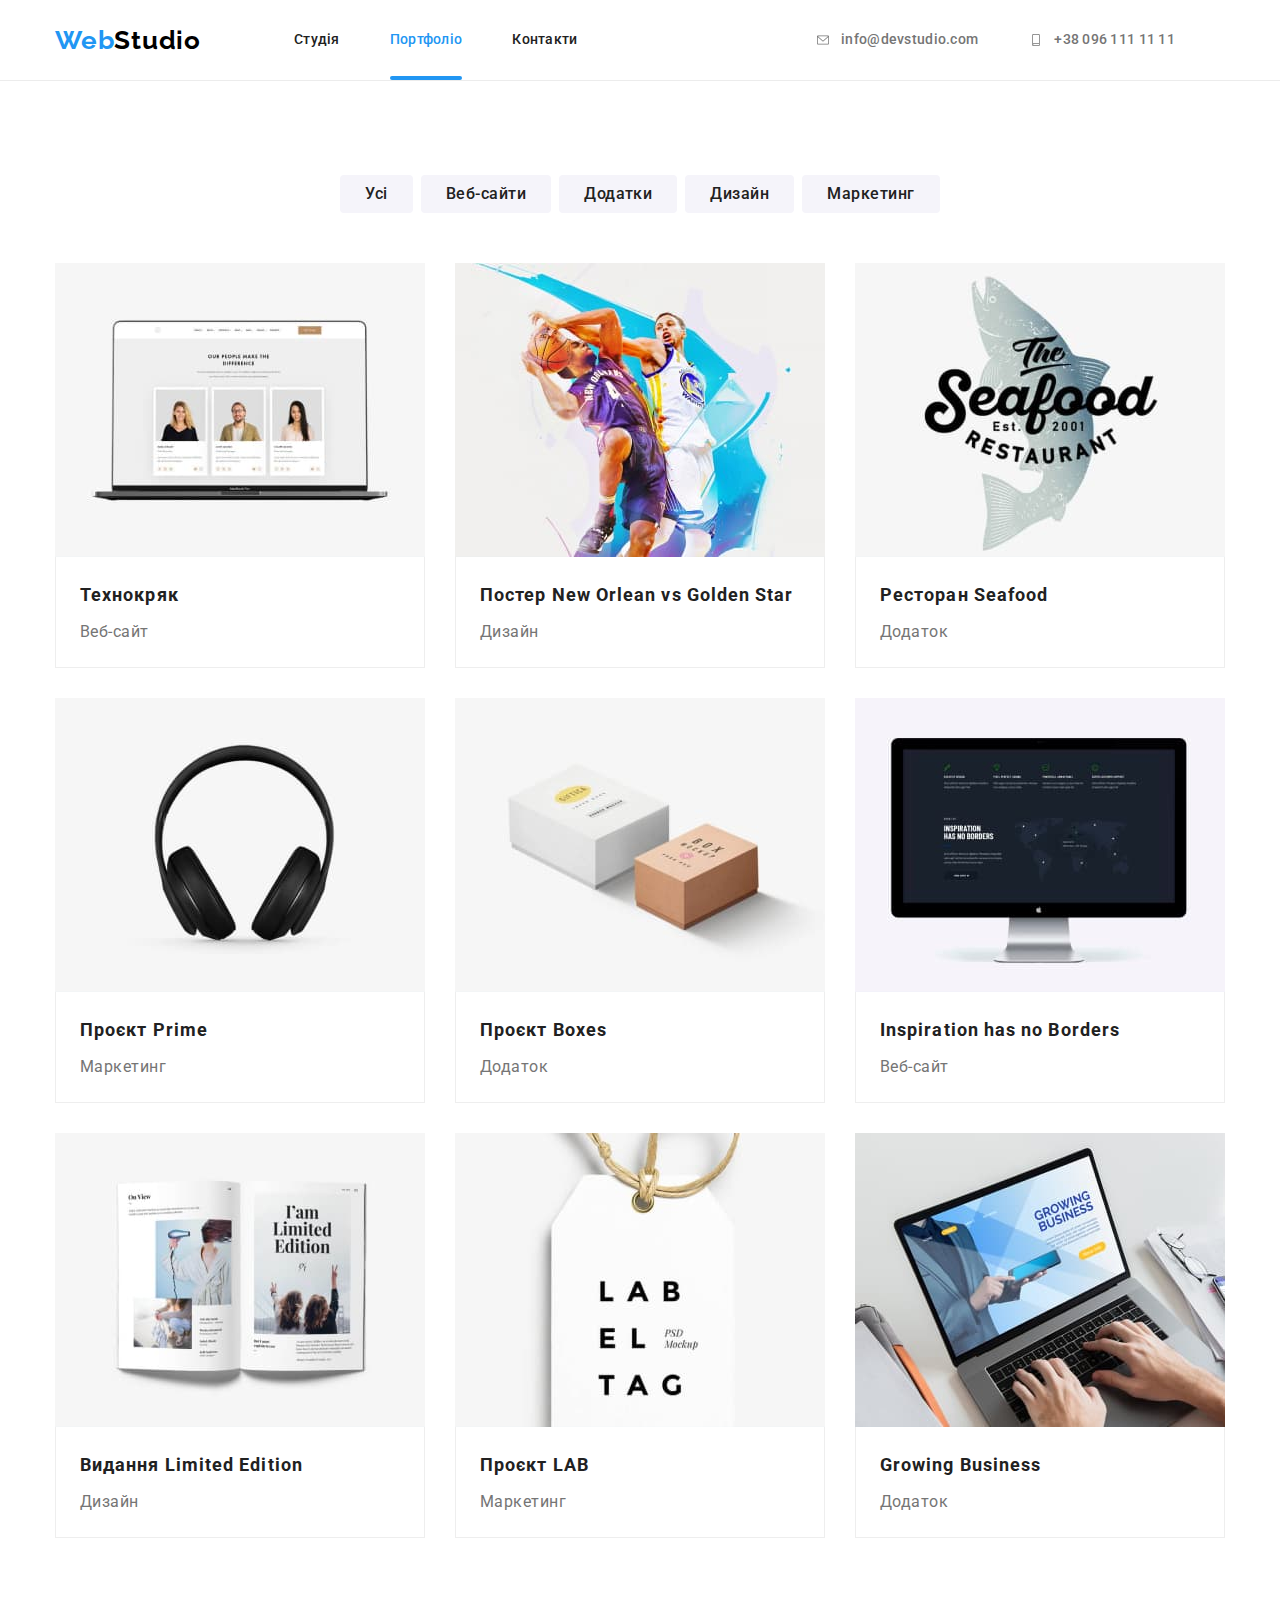
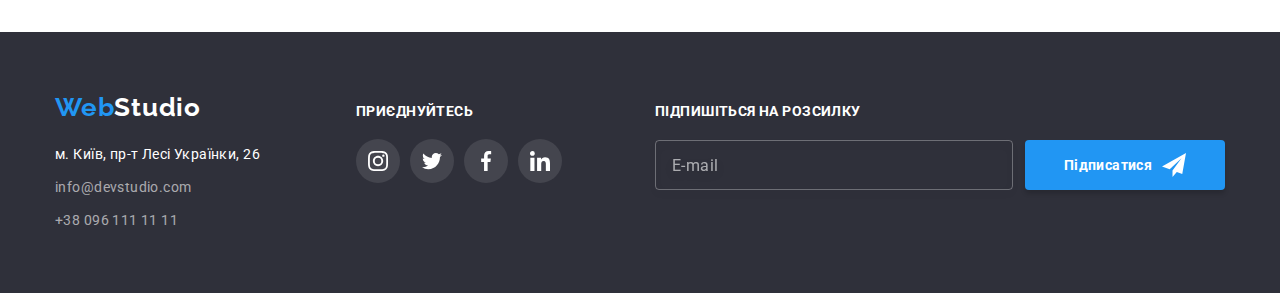
==== commit 654c1b9d: "3" ====
--- a/portfolio.html
+++ b/portfolio.html
@@ -2,19 +2,19 @@
 <html lang="uk">
 <head>
     <link rel="stylesheet" href="https://cdnjs.cloudflare.com/ajax/libs/modern-normalize/1.0.0/modern-normalize.min.css">
-    <link rel="stylesheet" href="./css/styles.css">
+    <link rel="stylesheet" href="./css/main.min.css">
+    <link rel="preconnect" href="https://fonts.googleapis.com">
+    <link rel="preconnect" href="https://fonts.gstatic.com" crossorigin>   
     <meta charset="UTF-8">
     <meta http-equiv="X-UA-Compatible" content="IE=edge">
     <meta name="viewport" content="width=device-width, initial-scale=1.0">
     <title>WebStudio</title>
-    <link rel="preconnect" href="https://fonts.googleapis.com">
-    <link rel="preconnect" href="https://fonts.gstatic.com" crossorigin>
     <link href="https://fonts.googleapis.com/css2?family=Raleway:wght@700&family=Roboto:wght@400;500;700;900&display=swap"
         rel="stylesheet">
 </head>
 <body>
-    <header>
-        <div class="container header">
+    <header class="header">
+        <div class="container header__container">
         <nav class="header__nav">
             <a href="./index.html" class="logo header__logo">Web<span class="header__logo--text">Studio</span></a>
           <ul class="site-nav">
@@ -217,8 +217,8 @@
             <div class="footer-form__mail-box">
             <input class="footer-form__input" type="email" id="subscribe-input" placeholder="E-mail">
             <button class="footer-form__button" type="submit">
-            <span class="footer-form__button__text">Підписатися</span>
-            <svg class="footer-form__button__icon" wigth="24" height="24">
+            <span class="footer-form__button--text">Підписатися</span>
+            <svg class="footer-form__button--icon" wigth="24" height="24">
              <use href="./images/icons.svg#icon-send"></use>
             </svg>
             </button>
--- a/css/main.min.css
+++ b/css/main.min.css
@@ -0,0 +1 @@
+:root{--main-text-color: #757575;--second-text-color: #212121;--color-wtite: #ffffff;--brand-color: #2196f3;--color-light-gray: #f5f4fa;--color-links-icon: #afb1b8;--overlay-background-color: rgba(33, 150, 243, 0.9);--input-border: rgba(33, 33, 33, 0.2)}body{background:var(--color-wtite);font-family:"Roboto",sans-serif;color:var(--main-text-color)}ul{list-style:none;-webkit-padding-start:0;padding-inline-start:0}h1,h2,h3,h4,p,ul{margin:0}a{text-decoration:none}img{display:block;max-width:100%;height:auto}.visually-hidden{position:absolute;white-space:nowrap;width:1px;height:1px;overflow:hidden;border:0;padding:0;clip:rect(0 0 0 0);-webkit-clip-path:inset(50%);clip-path:inset(50%);margin:-1px}.section{padding:94px 0}.container{width:100%;max-width:1200px;margin:0 auto;padding:0 15px}.button{font-family:"Roboto";font-weight:700;font-size:16px;line-height:1.88;letter-spacing:.06em;background-color:var(--brand-color);color:var(--color-wtite);cursor:pointer;padding:10px 32px;border:none;border-radius:4px;margin-left:auto;margin-right:auto;-webkit-transition-property:background-color;transition-property:background-color;-webkit-transition-duration:250ms;transition-duration:250ms;-webkit-transition-timing-function:cubic-bezier(0.4, 0, 0.2, 1);transition-timing-function:cubic-bezier(0.4, 0, 0.2, 1)}.button:hover,.button:focus{background-color:#188ce8}.clients{width:100%}.clients__title{font-weight:700;font-size:36px;line-height:1.17;text-align:center;letter-spacing:.03em;color:var(--second-text-color);margin-bottom:50px}.clients__list{display:-webkit-box;display:-ms-flexbox;display:flex;-webkit-box-pack:center;-ms-flex-pack:center;justify-content:center;-webkit-box-align:center;-ms-flex-align:center;align-items:center;gap:30px}.clients__link{display:-webkit-box;display:-ms-flexbox;display:flex;-webkit-box-pack:center;-ms-flex-pack:center;justify-content:center;-webkit-box-align:center;-ms-flex-align:center;align-items:center;padding:32px,16px;border:1px solid;border-color:var(--color-links-icon);border-radius:4px;width:170px;height:92px;-webkit-transition-property:border-color;transition-property:border-color;-webkit-transition-duration:250ms;transition-duration:250ms;-webkit-transition-timing-function:cubic-bezier(0.4, 0, 0.2, 1);transition-timing-function:cubic-bezier(0.4, 0, 0.2, 1)}.clients__link:hover,.clients__link:focus{border-color:var(--brand-color)}.clients__icon{fill:var(--color-links-icon);-webkit-transition-property:fill;transition-property:fill;-webkit-transition-duration:250ms;transition-duration:250ms;-webkit-transition-timing-function:cubic-bezier(0.4, 0, 0.2, 1);transition-timing-function:cubic-bezier(0.4, 0, 0.2, 1)}.clients__link:hover .clients__icon,.clients__link:focus .clients__icon{fill:var(--brand-color)}.feauters__img{width:270px;height:120px;background-color:var(--color-light-gray);display:-webkit-box;display:-ms-flexbox;display:flex;-webkit-box-pack:center;-ms-flex-pack:center;justify-content:center;-webkit-box-align:center;-ms-flex-align:center;align-items:center;border-radius:4px;margin-bottom:30px}.features__subtitle{font-weight:700;font-size:14px;line-height:1.14;letter-spacing:.03em;text-transform:uppercase;color:var(--second-text-color);margin-bottom:10px}.features__text{font-size:14px;line-height:1.71;letter-spacing:.03em}.features__list{display:-webkit-box;display:-ms-flexbox;display:flex;gap:30px}.features__item{width:270px;-webkit-box-align:start;-ms-flex-align:start;align-items:flex-start}.features__item:last-of-type{padding-right:0}.footer{background-color:#2f303a;padding-top:60px;padding-bottom:60px}.footer--container{display:-webkit-box;display:-ms-flexbox;display:flex;-webkit-box-align:baseline;-ms-flex-align:baseline;align-items:baseline}.footer__logo{display:block;margin-bottom:20px}.footer__logo--text{color:var(--color-wtite)}.footer__auth-nav-links-list{font-style:normal;font-size:14px;line-height:1.71;letter-spacing:.03em;width:231px}.footer__auth-nav-link{margin-bottom:9px}.footer__auth-nav-link:last-of-type{margin-bottom:0}.footer__company-address{color:var(--color-wtite)}.footer__company-mail,.footer__company-phone{color:rgba(255,255,255,.6);-webkit-transition-property:color;transition-property:color;-webkit-transition-duration:250ms;transition-duration:250ms;-webkit-transition-timing-function:cubic-bezier(0.4, 0, 0.2, 1);transition-timing-function:cubic-bezier(0.4, 0, 0.2, 1)}.footer__company-mail:hover,.footer__company-mail:focus{color:var(--brand-color)}.footer__company-phone:hover,.footer__company-phone:focus{color:var(--brand-color)}.footer__social-links{display:block;-webkit-box-pack:center;-ms-flex-pack:center;justify-content:center;-webkit-box-align:center;-ms-flex-align:center;align-items:center;width:206px;margin-left:70px}.footer__social-links__title{color:var(--color-wtite);font-weight:700;font-size:14px;line-height:1.15;letter-spacing:.03em;margin-bottom:20px;text-transform:uppercase}.footer__social-links__list{display:-webkit-box;display:-ms-flexbox;display:flex;-webkit-box-pack:justify;-ms-flex-pack:justify;justify-content:space-between;gap:10px}.footer__social-link{display:-webkit-box;display:-ms-flexbox;display:flex;-webkit-box-pack:center;-ms-flex-pack:center;justify-content:center;-webkit-box-align:center;-ms-flex-align:center;align-items:center;width:44px;height:44px;background-color:rgba(255,255,255,.1);border-radius:50%;-webkit-transition-property:background-color;transition-property:background-color;-webkit-transition-duration:250ms;transition-duration:250ms;-webkit-transition-timing-function:cubic-bezier(0.4, 0, 0.2, 1);transition-timing-function:cubic-bezier(0.4, 0, 0.2, 1)}.footer__social-link:hover,.footer__social-link:focus{background-color:var(--brand-color)}.footer__social-link__icon{fill:var(--color-wtite)}.footer__social-links__list{display:-webkit-box;display:-ms-flexbox;display:flex;-webkit-box-pack:center;-ms-flex-pack:center;justify-content:center;-webkit-box-align:center;-ms-flex-align:center;align-items:center}.footer-form{display:-webkit-box;display:-ms-flexbox;display:flex;-webkit-box-orient:vertical;-webkit-box-direction:normal;-ms-flex-direction:column;flex-direction:column;margin-left:93px}.footer-form__label{font-weight:700;font-size:14px;line-height:1.14;letter-spacing:.03em;text-transform:uppercase;color:var(--color-wtite);margin-bottom:20px}.footer-form__mail-box{display:-webkit-box;display:-ms-flexbox;display:flex}.footer-form__input{display:inline-block;width:358px;height:50px;background-color:rgba(0,0,0,0);border:1px solid rgba(255,255,255,.3);-webkit-filter:drop-shadow(0px 4px 4px rgba(0, 0, 0, 0.15));filter:drop-shadow(0px 4px 4px rgba(0, 0, 0, 0.15));border-radius:4px;padding:15px 16px;margin-right:12px;color:var(--color-wtite)}.footer-form__input::-webkit-input-placeholder{font-weight:400;font-size:16px;line-height:1.25;letter-spacing:.03em;color:rgba(255,255,255,.6)}.footer-form__input::-moz-placeholder{font-weight:400;font-size:16px;line-height:1.25;letter-spacing:.03em;color:rgba(255,255,255,.6)}.footer-form__input:-ms-input-placeholder{font-weight:400;font-size:16px;line-height:1.25;letter-spacing:.03em;color:rgba(255,255,255,.6)}.footer-form__input::-ms-input-placeholder{font-weight:400;font-size:16px;line-height:1.25;letter-spacing:.03em;color:rgba(255,255,255,.6)}.footer-form__input::placeholder{font-weight:400;font-size:16px;line-height:1.25;letter-spacing:.03em;color:rgba(255,255,255,.6)}.footer-form__button{display:-webkit-box;display:-ms-flexbox;display:flex;-webkit-box-align:center;-ms-flex-align:center;align-items:center;-webkit-box-pack:center;-ms-flex-pack:center;justify-content:center;gap:10px;width:200px;height:50px;background-color:var(--brand-color);-webkit-box-shadow:0px 4px 4px rgba(0,0,0,.15);box-shadow:0px 4px 4px rgba(0,0,0,.15);border-radius:4px;border:none;cursor:pointer}.footer-form__button--text{font-style:normal;font-weight:700;font-size:14px;line-height:16px;letter-spacing:.03em;color:var(--color-wtite)}.footer-form__button--icon{fill:var(--color-wtite);width:24px;height:24px}.form__control{position:relative;width:100%;height:40px;margin-bottom:10px}.form__lable{display:block;font-weight:400;font-size:12px;line-height:1.16;letter-spacing:.01em;margin-bottom:4px;left:0}.form__input{width:100%;height:100%;padding:11px 11px 11px 42px;border:1px solid var(--input-border);border-radius:4px;outline:none;margin-bottom:10px;-webkit-transition-property:border-color;transition-property:border-color;-webkit-transition-duration:250ms;transition-duration:250ms;-webkit-transition-timing-function:ecubic-bezier(0.4, 0, 0.2, 1);transition-timing-function:ecubic-bezier(0.4, 0, 0.2, 1)}.form__input:hover,.form__input:focus{cursor:pointer;border-color:var(--brand-color)}.form__input__icon{position:absolute;left:12px;top:50%;-webkit-transform:translateY(-50%);transform:translateY(-50%);width:18px;height:18px;fill:var(--second-text-color);-webkit-transition-property:fill;transition-property:fill;-webkit-transition-duration:250ms;transition-duration:250ms;-webkit-transition-timing-function:ecubic-bezier(0.4, 0, 0.2, 1);transition-timing-function:ecubic-bezier(0.4, 0, 0.2, 1)}.form__input:hover+.form__input__icon,.form__input:focus+.form__input__icon{fill:var(--brand-color)}.form__comment{resize:none;width:100%;height:120px;border:1px solid var(--input-border);border-radius:4px;padding:12px 16px;margin-bottom:20px;outline:none;-webkit-transition-property:border-color;transition-property:border-color;-webkit-transition-duration:250ms;transition-duration:250ms;-webkit-transition-timing-function:ecubic-bezier(0.4, 0, 0.2, 1);transition-timing-function:ecubic-bezier(0.4, 0, 0.2, 1)}.form__comment::-webkit-input-placeholder{font-weight:400;font-size:12px;line-height:1.66;letter-spacing:.01em;color:rgba(117,117,117,.5)}.form__comment::-moz-placeholder{font-weight:400;font-size:12px;line-height:1.66;letter-spacing:.01em;color:rgba(117,117,117,.5)}.form__comment:-ms-input-placeholder{font-weight:400;font-size:12px;line-height:1.66;letter-spacing:.01em;color:rgba(117,117,117,.5)}.form__comment::-ms-input-placeholder{font-weight:400;font-size:12px;line-height:1.66;letter-spacing:.01em;color:rgba(117,117,117,.5)}.form__comment::placeholder{font-weight:400;font-size:12px;line-height:1.66;letter-spacing:.01em;color:rgba(117,117,117,.5)}.form__comment:not(:-moz-placeholder-shown){cursor:pointer;border-color:var(--brand-color)}.form__comment:not(:-ms-input-placeholder){cursor:pointer;border-color:var(--brand-color)}.form__comment:hover,.form__comment:focus,.form__comment:not(:placeholder-shown){cursor:pointer;border-color:var(--brand-color)}.form__terms__box{position:relative}.form__checkbox__input{-webkit-appearance:none;-moz-appearance:none;appearance:none}.form__checkbox__label{display:block;margin-left:36px;margin-bottom:30px;font-weight:400;font-size:14px;line-height:1.71;letter-spacing:.03em;color:var(--main-text-color)}.form__checkbox__label::before{position:absolute;top:50%;-webkit-transform:translateY(-50%);transform:translateY(-50%);left:12px;width:16px;height:15px;content:"";border:2px solid var(--second-text-color);border-radius:2px}.form__checkbox__terms-link{color:var(--brand-color);text-decoration:underline}.form__checkbox__label__icon{position:absolute;top:50%;-webkit-transform:translateY(-50%);transform:translateY(-50%);left:12px;width:16px;height:15px;opacity:0}.form__checkbox__input:checked~.form__checkbox__label__icon{opacity:1}.form__submit-button{position:absolute;left:50%;-webkit-transform:translateX(-50%);transform:translateX(-50%);padding:10px 52px;-webkit-box-shadow:0px 4px 4px rgba(0,0,0,.15);box-shadow:0px 4px 4px rgba(0,0,0,.15);-webkit-transition-property:background-color;transition-property:background-color;-webkit-transition-duration:250ms;transition-duration:250ms}.header{border-width:0px 0px 1px 0px;border-color:#ececec;border-style:solid}.header__container{display:-webkit-box;display:-ms-flexbox;display:flex;-webkit-box-align:center;-ms-flex-align:center;align-items:center}.header__nav{display:-webkit-box;display:-ms-flexbox;display:flex;-webkit-box-align:center;-ms-flex-align:center;align-items:center}.logo{font-family:"Raleway";font-style:normal;font-weight:700;font-size:26px;line-height:1.19;letter-spacing:.03em;color:var(--brand-color)}.header__logo--text{color:#000}.site-nav{margin-left:93px;display:-webkit-box;display:-ms-flexbox;display:flex;gap:50px}.site-nav__link{display:block;font-weight:500;font-size:14px;line-height:1.14;letter-spacing:.02em;color:var(--second-text-color);padding:32px 0;-webkit-transition-property:color;transition-property:color;-webkit-transition-duration:250ms;transition-duration:250ms;-webkit-transition-timing-function:cubic-bezier(0.4, 0, 0.2, 1);transition-timing-function:cubic-bezier(0.4, 0, 0.2, 1);position:relative}.site-nav__link:hover,.site-nav__link:focus{color:var(--brand-color)}.site-nav__link--current{color:var(--brand-color)}.site-nav__link--current::after{content:"";display:block;width:100%;height:4px;background-color:var(--brand-color);border-radius:2px;position:absolute;bottom:0}.auth-nav{display:-webkit-box;display:-ms-flexbox;display:flex;margin-left:auto}.auth-nav__link{display:-webkit-box;display:-ms-flexbox;display:flex;-webkit-box-align:center;-ms-flex-align:center;align-items:center;font-weight:500;font-size:14px;line-height:1.14;letter-spacing:.02em;color:var(--main-text-color);padding:32px 0;-webkit-transition-property:color;transition-property:color;-webkit-transition-duration:250ms;transition-duration:250ms;-webkit-transition-timing-function:cubic-bezier(0.4, 0, 0.2, 1);transition-timing-function:cubic-bezier(0.4, 0, 0.2, 1)}.auth-nav__link:hover,.auth-nav__link:focus{color:var(--brand-color)}.auth-nav__link:first-of-type{margin-right:50px}.auth-nav__icon{fill:currentColor;margin-right:10px}.auth-nav__link:hover .auth-nav__icon,.auth-nav__link:focus .auth-nav__icon{fill:var(--brand-color)}.hero{-webkit-box-align:center;-ms-flex-align:center;align-items:center;background-color:#2f303a;padding-top:200px;padding-bottom:200px;text-align:center;background-image:-webkit-gradient(linear, left top, left bottom, from(rgba(47, 48, 58, 0.4)), to(rgba(47, 48, 58, 0.4))),url("../images/img.jpg");background-image:linear-gradient(rgba(47, 48, 58, 0.4), rgba(47, 48, 58, 0.4)),url("../images/img.jpg");background-size:1600px;background-repeat:no-repeat;background-position:50% 50%}.hero__title{display:block;font-weight:900;font-size:44px;line-height:1.36;text-align:center;letter-spacing:.06em;text-transform:uppercase;color:var(--color-wtite);width:696px;margin-bottom:30px;margin-left:auto;margin-right:auto}.hero__button{padding:10px 32px}.logo{font-family:"Raleway";font-style:normal;font-weight:700;font-size:26px;line-height:1.19;letter-spacing:.03em;color:var(--brand-color)}.backdrop{position:fixed;top:0;left:0;width:100%;height:100%;z-index:1;background-color:rgba(0,0,0,.2);-webkit-transition-property:opacity,visibility;transition-property:opacity,visibility;-webkit-transition-duration:250ms;transition-duration:250ms;-webkit-transition-timing-function:ease-in;transition-timing-function:ease-in}.is-hidden{opacity:0;visibility:hidden;pointer-events:none}.modal{position:absolute;top:50%;left:50%;-webkit-transform:translate(-50%, -50%);transform:translate(-50%, -50%);width:528px;height:581px;background-color:var(--color-wtite);padding:40px}.modal__close-button{position:absolute;display:-webkit-box;display:-ms-flexbox;display:flex;-webkit-box-pack:center;-ms-flex-pack:center;justify-content:center;-webkit-box-align:center;-ms-flex-align:center;align-items:center;top:8px;right:8px;background:none;border:1px solid rgba(0,0,0,.1);border-radius:50%;cursor:pointer;padding:0;width:30px;height:30px}.modal__close-button:hover,.modal__close-button:focus{fill:var(--brand-color)}.modal__close-icon{width:11px;height:11px;-webkit-transition-property:fill;transition-property:fill;-webkit-transition-duration:250ms;transition-duration:250ms;-webkit-transition-timing-function:ecubic-bezier(0.4, 0, 0.2, 1);transition-timing-function:ecubic-bezier(0.4, 0, 0.2, 1)}.modal__title{text-align:center;font-weight:700;font-size:20px;line-height:1.15;letter-spacing:.03em;color:var(--second-text-color);margin-bottom:12px}.portfolio__filters__list{display:-webkit-box;display:-ms-flexbox;display:flex;-webkit-box-pack:center;-ms-flex-pack:center;justify-content:center;margin-bottom:50px}.portfolio__filters__item{margin-right:8px}.portfolio__filters__item:last-of-type{margin-right:0}.portfolio__filters__botton{font-family:"Roboto";font-weight:500;font-size:16px;line-height:1.63;letter-spacing:.03em;color:var(--second-text-color);background-color:var(--color-light-gray);cursor:pointer;border-style:none;padding:6px 25px;border-radius:4px;-webkit-transition-property:background-color,color,-webkit-box-shadow;transition-property:background-color,color,-webkit-box-shadow;transition-property:background-color,color,box-shadow;transition-property:background-color,color,box-shadow,-webkit-box-shadow;-webkit-transition-duration:250ms;transition-duration:250ms;-webkit-transition-timing-function:cubic-bezier(0.4, 0, 0.2, 1);transition-timing-function:cubic-bezier(0.4, 0, 0.2, 1)}.portfolio__filters__botton:hover,.portfolio__filters__botton:focus{background-color:var(--brand-color);color:var(--color-wtite);-webkit-box-shadow:0px 3px 1px rgba(0,0,0,.1),0px 1px 2px rgba(0,0,0,.08),0px 2px 2px rgba(0,0,0,.12);box-shadow:0px 3px 1px rgba(0,0,0,.1),0px 1px 2px rgba(0,0,0,.08),0px 2px 2px rgba(0,0,0,.12)}.portfolio__list{display:-webkit-box;display:-ms-flexbox;display:flex;-ms-flex-wrap:wrap;flex-wrap:wrap;margin:-15px}.portfolio__item{-ms-flex-preferred-size:calc((100% - 90px)/3);flex-basis:calc((100% - 90px)/3);margin:15px;cursor:pointer;-webkit-transition-property:-webkit-box-shadow;transition-property:-webkit-box-shadow;transition-property:box-shadow;transition-property:box-shadow, -webkit-box-shadow;-webkit-transition-duration:250ms;transition-duration:250ms;-webkit-transition-timing-function:cubic-bezier(0.4, 0, 0.2, 1);transition-timing-function:cubic-bezier(0.4, 0, 0.2, 1)}.portfolio__item:hover{-webkit-box-shadow:0px 1px 1px rgba(0,0,0,.12),0px 4px 4px rgba(0,0,0,.06),1px 4px 6px rgba(0,0,0,.16);box-shadow:0px 1px 1px rgba(0,0,0,.12),0px 4px 4px rgba(0,0,0,.06),1px 4px 6px rgba(0,0,0,.16)}.portfolio__card{padding:20px 0 20px 24px;border-width:0px 1px 1px 1px;border-color:#eee;border-style:solid}.portfolio__picture{display:block;position:relative;overflow:hidden}.portfolio__title{font-weight:700;font-size:18px;line-height:2;letter-spacing:.06em;color:var(--second-text-color);margin-bottom:4px}.portfolio__subtitle{font-size:16px;line-height:1.88;letter-spacing:.03em}.portfolio__overlay{display:block;position:absolute;top:0;left:0;width:100%;height:100%;font-weight:400;font-size:18px;line-height:1.55;letter-spacing:.03em;color:var(--color-wtite);background-color:var(--overlay-background-color);padding:63px 24px;-webkit-transform:translateY(100%);transform:translateY(100%);-webkit-transition-property:-webkit-transform;transition-property:-webkit-transform;transition-property:transform;transition-property:transform, -webkit-transform;-webkit-transition-duration:250ms;transition-duration:250ms;-webkit-transition-timing-function:cubic-bezier(0.4, 0, 0.2, 1);transition-timing-function:cubic-bezier(0.4, 0, 0.2, 1)}.portfolio__item:hover .portfolio__overlay{-webkit-transform:translateY(0);transform:translateY(0)}.team{background-color:var(--color-light-gray);margin-left:auto;margin-right:auto}.team__title{font-weight:700;font-size:36px;line-height:1.16;text-align:center;letter-spacing:.03em;color:var(--second-text-color);margin-bottom:50px}.team__list{display:-webkit-box;display:-ms-flexbox;display:flex;-webkit-box-pack:justify;-ms-flex-pack:justify;justify-content:space-between;gap:30px}.team__item{background-color:var(--color-wtite);border-radius:0px 0px 4px 4px;-webkit-box-shadow:0px 1px 3px rgba(0,0,0,.12),0px 1px 1px rgba(0,0,0,.14),0px 2px 1px rgba(0,0,0,.2);box-shadow:0px 1px 3px rgba(0,0,0,.12),0px 1px 1px rgba(0,0,0,.14),0px 2px 1px rgba(0,0,0,.2)}.team__subtitle{padding:30px}.team__name{font-weight:500;font-size:16px;line-height:1.19;text-align:center;letter-spacing:.03em;color:var(--second-text-color);margin-bottom:10px}.team__position{font-size:16px;line-height:1.19;text-align:center;margin-bottom:16px}.team__social-links-list{display:-webkit-box;display:-ms-flexbox;display:flex;-webkit-box-pack:center;-ms-flex-pack:center;justify-content:center;-webkit-box-align:center;-ms-flex-align:center;align-items:center;width:206px;gap:10px}.team__social-link{display:-webkit-box;display:-ms-flexbox;display:flex;-webkit-box-pack:center;-ms-flex-pack:center;justify-content:center;-webkit-box-align:center;-ms-flex-align:center;align-items:center;width:44px;height:44px;background-color:rgba(0,0,0,0);border-radius:50%;-webkit-transition-property:background-color;transition-property:background-color;-webkit-transition-duration:250ms;transition-duration:250ms;-webkit-transition-timing-function:cubic-bezier(0.4, 0, 0.2, 1);transition-timing-function:cubic-bezier(0.4, 0, 0.2, 1)}.team__social-link:hover,.team__social-link:focus{background-color:var(--brand-color)}.team__social-link__icon{fill:var(--color-links-icon);-webkit-transition-property:fill;transition-property:fill;-webkit-transition-duration:250ms;transition-duration:250ms;-webkit-transition-timing-function:cubic-bezier(0.4, 0, 0.2, 1);transition-timing-function:cubic-bezier(0.4, 0, 0.2, 1)}.team__social-link:hover .team__social-link__icon,.team__social-link:focus .team__social-link__icon{fill:var(--color-wtite)}.working{padding-top:0}.working__title{font-weight:700;font-size:36px;line-height:1.16;text-align:center;letter-spacing:.03em;color:var(--second-text-color);margin-bottom:50px}.working__list{display:-webkit-box;display:-ms-flexbox;display:flex;-webkit-box-pack:justify;-ms-flex-pack:justify;justify-content:space-between;gap:30px}.working__item{position:relative}.working__subtatle{display:block;font-weight:700;font-size:14px;line-height:1.14;text-align:center;letter-spacing:.03em;text-transform:uppercase;color:var(--color-wtite);padding:27px;background-color:rgba(47,48,58,.8);position:absolute;bottom:0;width:100%}/*# sourceMappingURL=main.min.css.map */